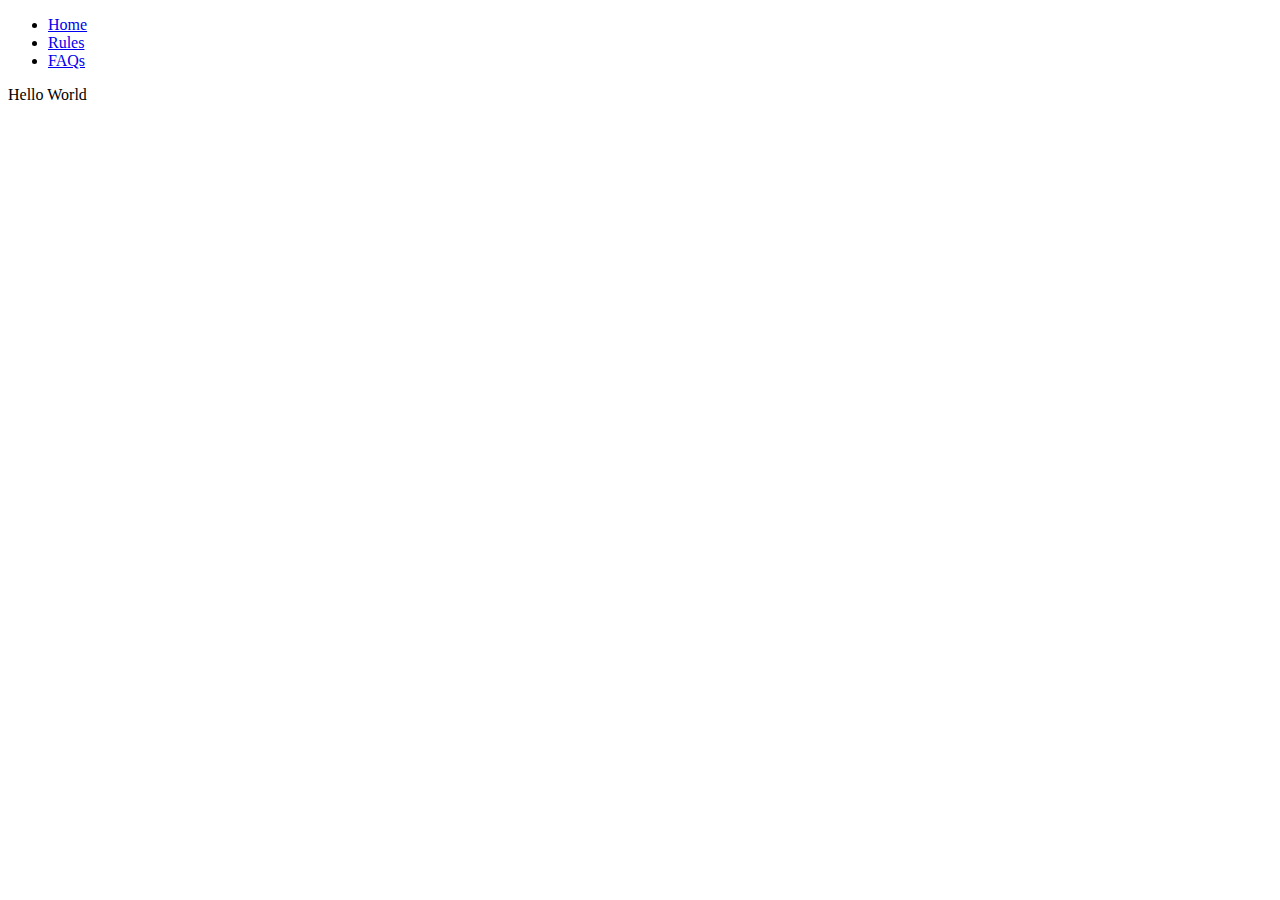
==== faq.html @ b7904211 "faq and rules hello world" ====
<!DOCTYPE html>
<html lang="en">
  <head>
    <meta charset="UTF-8" />
    <meta http-equiv="X-UA-Compatible" content="IE=edge" />
    <meta name="viewport" content="width=device-width, initial-scale=1.0" />
    <title>FAQ</title>
    <link
      href="https://cdn.jsdelivr.net/npm/bootstrap@5.3.0-alpha3/dist/css/bootstrap.min.css"
      rel="stylesheet"
      integrity="sha384-KK94CHFLLe+nY2dmCWGMq91rCGa5gtU4mk92HdvYe+M/SXH301p5ILy+dN9+nJOZ"
      crossorigin="anonymous"
    />
  </head>
  <body>
    <!--Top nav-->
    <div class="container">
        <header class="d-flex justify-content-center py-3">
          <ul class="nav nav-pills">
            <li class="nav-item"><a href="index.html" class="nav-link">Home</a></li>
            <li class="nav-item">
                <a href="rules.html" class="nav-link">Rules</a>
            </li>
            <li class="nav-item"><a href="faq.html" class="nav-link active" aria-current="page">FAQs</a></li>
          </ul>
        </header>
      </div>
    Hello World
    <script
      src="https://cdn.jsdelivr.net/npm/bootstrap@5.3.0-alpha3/dist/js/bootstrap.bundle.min.js"
      integrity="sha384-ENjdO4Dr2bkBIFxQpeoTz1HIcje39Wm4jDKdf19U8gI4ddQ3GYNS7NTKfAdVQSZe"
      crossorigin="anonymous"
    ></script>
  <body>
</html>
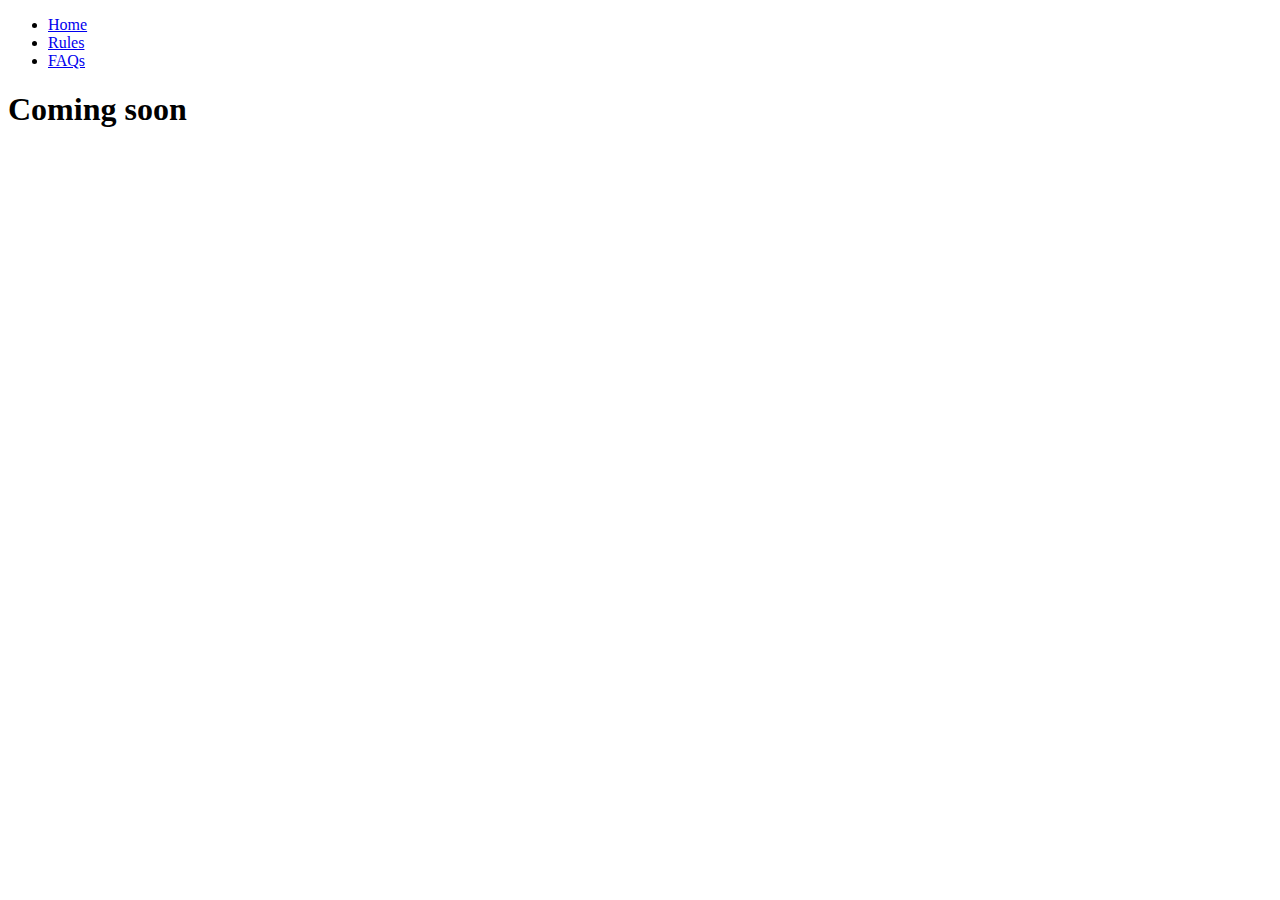
==== commit 712eaaf3: "faq hello" ====
--- a/faq.html
+++ b/faq.html
@@ -25,7 +25,7 @@
           </ul>
         </header>
       </div>
-    Hello World
+      <h1>Coming soon</h1>
     <script
       src="https://cdn.jsdelivr.net/npm/bootstrap@5.3.0-alpha3/dist/js/bootstrap.bundle.min.js"
       integrity="sha384-ENjdO4Dr2bkBIFxQpeoTz1HIcje39Wm4jDKdf19U8gI4ddQ3GYNS7NTKfAdVQSZe"
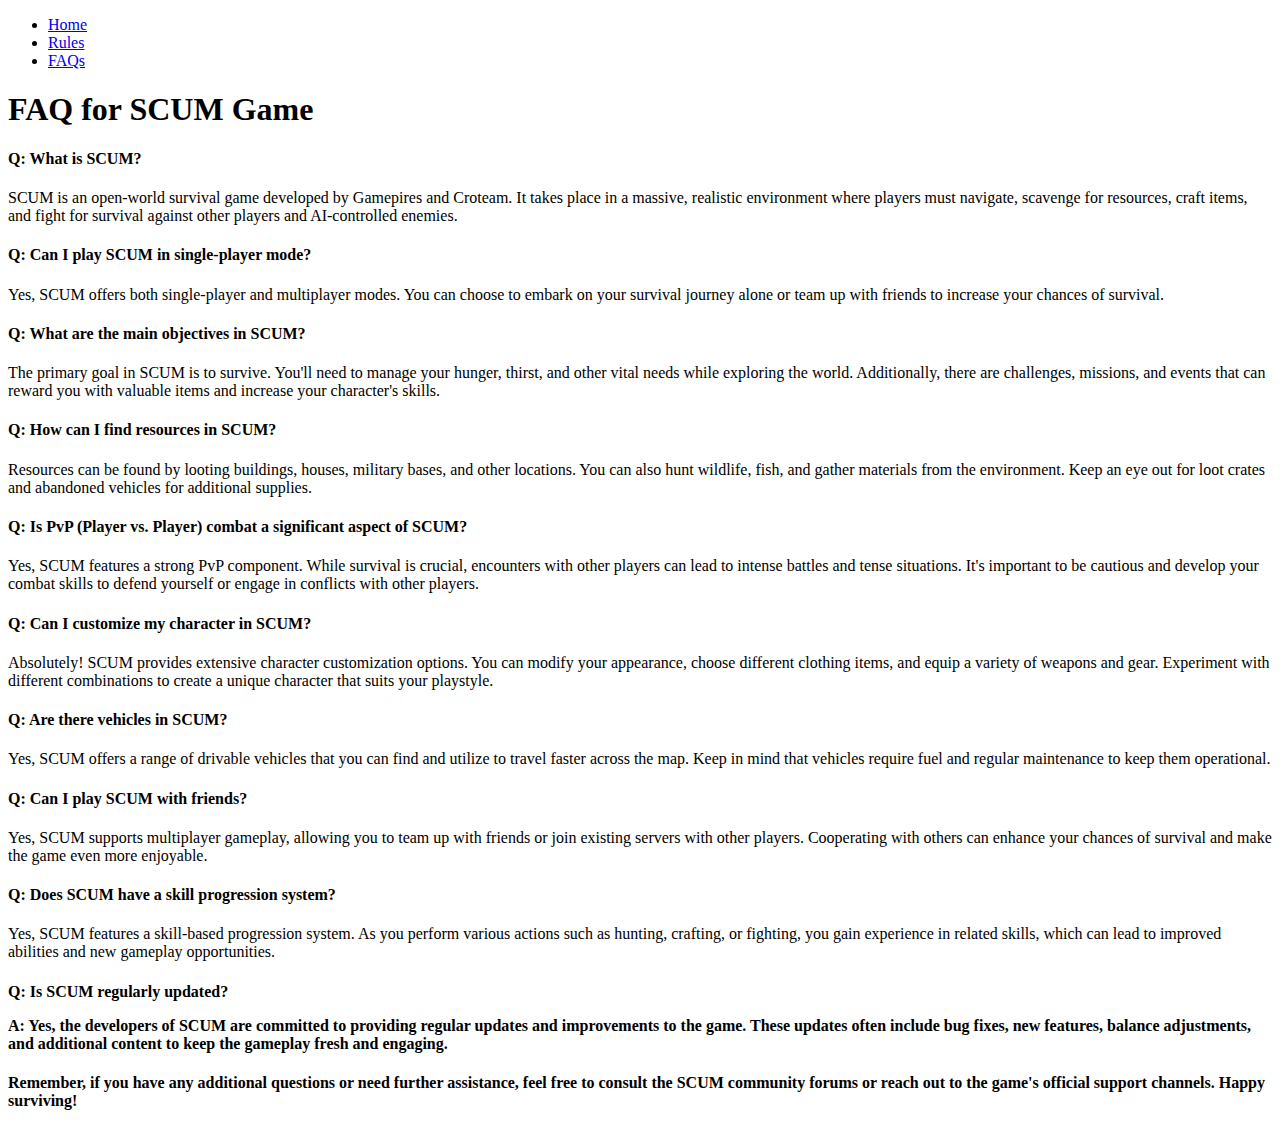
==== commit 62ad49b8: "faq  gpt" ====
--- a/faq.html
+++ b/faq.html
@@ -25,7 +25,41 @@
           </ul>
         </header>
       </div>
-      <h1>Coming soon</h1>
+
+      <div class="container">
+        <h1 class="mt-4">FAQ for SCUM Game</h1>
+      <h4 class="mt-4">Q: What is SCUM?</h4>
+<p>SCUM is an open-world survival game developed by Gamepires and Croteam. It takes place in a massive, realistic environment where players must navigate, scavenge for resources, craft items, and fight for survival against other players and AI-controlled enemies.</p>
+
+<h4 class="mt-4">Q: Can I play SCUM in single-player mode?</h4>
+<p>Yes, SCUM offers both single-player and multiplayer modes. You can choose to embark on your survival journey alone or team up with friends to increase your chances of survival.</p>
+
+<h4 class="mt-4">Q: What are the main objectives in SCUM?</h4>
+<p>The primary goal in SCUM is to survive. You'll need to manage your hunger, thirst, and other vital needs while exploring the world. Additionally, there are challenges, missions, and events that can reward you with valuable items and increase your character's skills.</p>
+
+<h4 class="mt-4">Q: How can I find resources in SCUM?</h4>
+<p>Resources can be found by looting buildings, houses, military bases, and other locations. You can also hunt wildlife, fish, and gather materials from the environment. Keep an eye out for loot crates and abandoned vehicles for additional supplies.</p>
+
+<h4 class="mt-4">Q: Is PvP (Player vs. Player) combat a significant aspect of SCUM?</h4>
+<p>Yes, SCUM features a strong PvP component. While survival is crucial, encounters with other players can lead to intense battles and tense situations. It's important to be cautious and develop your combat skills to defend yourself or engage in conflicts with other players.</p>
+
+<h4 class="mt-4">Q: Can I customize my character in SCUM?</h4>
+<p>Absolutely! SCUM provides extensive character customization options. You can modify your appearance, choose different clothing items, and equip a variety of weapons and gear. Experiment with different combinations to create a unique character that suits your playstyle.</p>
+
+<h4 class="mt-4">Q: Are there vehicles in SCUM?</h4>
+<p>Yes, SCUM offers a range of drivable vehicles that you can find and utilize to travel faster across the map. Keep in mind that vehicles require fuel and regular maintenance to keep them operational.</p>
+
+<h4 class="mt-4">Q: Can I play SCUM with friends?</h4>
+<p>Yes, SCUM supports multiplayer gameplay, allowing you to team up with friends or join existing servers with other players. Cooperating with others can enhance your chances of survival and make the game even more enjoyable.</p>
+
+<h4 class="mt-4">Q: Does SCUM have a skill progression system?</h4>
+<p>Yes, SCUM features a skill-based progression system. As you perform various actions such as hunting, crafting, or fighting, you gain experience in related skills, which can lead to improved abilities and new gameplay opportunities.</p>
+
+<h4 class="mt-4">Q: Is SCUM regularly updated?
+  <p>A: Yes, the developers of SCUM are committed to providing regular updates and improvements to the game. These updates often include bug fixes, new features, balance adjustments, and additional content to keep the gameplay fresh and engaging.</p>
+
+  <h4 class="mt-4">Remember, if you have any additional questions or need further assistance, feel free to consult the SCUM community forums or reach out to the game's official support channels. Happy surviving!</h4>
+
     <script
       src="https://cdn.jsdelivr.net/npm/bootstrap@5.3.0-alpha3/dist/js/bootstrap.bundle.min.js"
       integrity="sha384-ENjdO4Dr2bkBIFxQpeoTz1HIcje39Wm4jDKdf19U8gI4ddQ3GYNS7NTKfAdVQSZe"
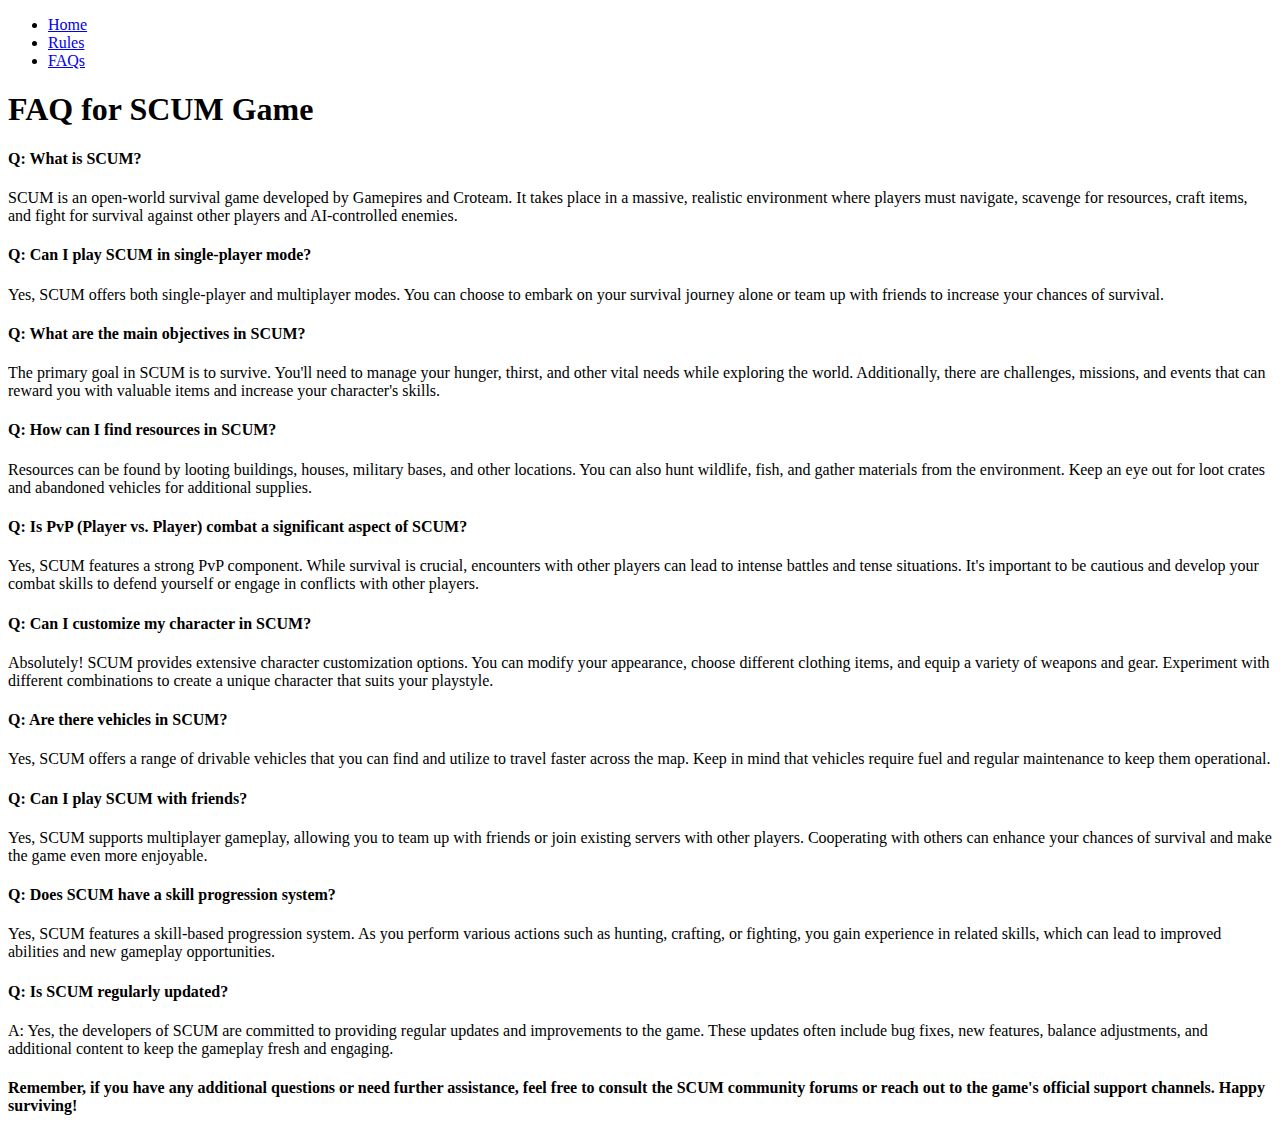
==== commit 000fb1e6: "fixed divs" ====
--- a/faq.html
+++ b/faq.html
@@ -15,55 +15,115 @@
   <body>
     <!--Top nav-->
     <div class="container">
-        <header class="d-flex justify-content-center py-3">
-          <ul class="nav nav-pills">
-            <li class="nav-item"><a href="index.html" class="nav-link">Home</a></li>
-            <li class="nav-item">
-                <a href="rules.html" class="nav-link">Rules</a>
-            </li>
-            <li class="nav-item"><a href="faq.html" class="nav-link active" aria-current="page">FAQs</a></li>
-          </ul>
-        </header>
-      </div>
+      <header class="d-flex justify-content-center py-3">
+        <ul class="nav nav-pills">
+          <li class="nav-item">
+            <a href="index.html" class="nav-link">Home</a>
+          </li>
+          <li class="nav-item">
+            <a href="rules.html" class="nav-link">Rules</a>
+          </li>
+          <li class="nav-item">
+            <a href="faq.html" class="nav-link active" aria-current="page"
+              >FAQs</a
+            >
+          </li>
+        </ul>
+      </header>
+    </div>
+    <div class="container">
+      <h1 class="mt-4">FAQ for SCUM Game</h1>
+      <h4 class="mt-4">Q: What is SCUM?</h4>
+      <p>
+        SCUM is an open-world survival game developed by Gamepires and Croteam.
+        It takes place in a massive, realistic environment where players must
+        navigate, scavenge for resources, craft items, and fight for survival
+        against other players and AI-controlled enemies.
+      </p>
 
-      <div class="container">
-        <h1 class="mt-4">FAQ for SCUM Game</h1>
-      <h4 class="mt-4">Q: What is SCUM?</h4>
-<p>SCUM is an open-world survival game developed by Gamepires and Croteam. It takes place in a massive, realistic environment where players must navigate, scavenge for resources, craft items, and fight for survival against other players and AI-controlled enemies.</p>
+      <h4 class="mt-4">Q: Can I play SCUM in single-player mode?</h4>
+      <p>
+        Yes, SCUM offers both single-player and multiplayer modes. You can
+        choose to embark on your survival journey alone or team up with friends
+        to increase your chances of survival.
+      </p>
 
-<h4 class="mt-4">Q: Can I play SCUM in single-player mode?</h4>
-<p>Yes, SCUM offers both single-player and multiplayer modes. You can choose to embark on your survival journey alone or team up with friends to increase your chances of survival.</p>
+      <h4 class="mt-4">Q: What are the main objectives in SCUM?</h4>
+      <p>
+        The primary goal in SCUM is to survive. You'll need to manage your
+        hunger, thirst, and other vital needs while exploring the world.
+        Additionally, there are challenges, missions, and events that can reward
+        you with valuable items and increase your character's skills.
+      </p>
 
-<h4 class="mt-4">Q: What are the main objectives in SCUM?</h4>
-<p>The primary goal in SCUM is to survive. You'll need to manage your hunger, thirst, and other vital needs while exploring the world. Additionally, there are challenges, missions, and events that can reward you with valuable items and increase your character's skills.</p>
+      <h4 class="mt-4">Q: How can I find resources in SCUM?</h4>
+      <p>
+        Resources can be found by looting buildings, houses, military bases, and
+        other locations. You can also hunt wildlife, fish, and gather materials
+        from the environment. Keep an eye out for loot crates and abandoned
+        vehicles for additional supplies.
+      </p>
 
-<h4 class="mt-4">Q: How can I find resources in SCUM?</h4>
-<p>Resources can be found by looting buildings, houses, military bases, and other locations. You can also hunt wildlife, fish, and gather materials from the environment. Keep an eye out for loot crates and abandoned vehicles for additional supplies.</p>
+      <h4 class="mt-4">
+        Q: Is PvP (Player vs. Player) combat a significant aspect of SCUM?
+      </h4>
+      <p>
+        Yes, SCUM features a strong PvP component. While survival is crucial,
+        encounters with other players can lead to intense battles and tense
+        situations. It's important to be cautious and develop your combat skills
+        to defend yourself or engage in conflicts with other players.
+      </p>
 
-<h4 class="mt-4">Q: Is PvP (Player vs. Player) combat a significant aspect of SCUM?</h4>
-<p>Yes, SCUM features a strong PvP component. While survival is crucial, encounters with other players can lead to intense battles and tense situations. It's important to be cautious and develop your combat skills to defend yourself or engage in conflicts with other players.</p>
+      <h4 class="mt-4">Q: Can I customize my character in SCUM?</h4>
+      <p>
+        Absolutely! SCUM provides extensive character customization options. You
+        can modify your appearance, choose different clothing items, and equip a
+        variety of weapons and gear. Experiment with different combinations to
+        create a unique character that suits your playstyle.
+      </p>
 
-<h4 class="mt-4">Q: Can I customize my character in SCUM?</h4>
-<p>Absolutely! SCUM provides extensive character customization options. You can modify your appearance, choose different clothing items, and equip a variety of weapons and gear. Experiment with different combinations to create a unique character that suits your playstyle.</p>
+      <h4 class="mt-4">Q: Are there vehicles in SCUM?</h4>
+      <p>
+        Yes, SCUM offers a range of drivable vehicles that you can find and
+        utilize to travel faster across the map. Keep in mind that vehicles
+        require fuel and regular maintenance to keep them operational.
+      </p>
 
-<h4 class="mt-4">Q: Are there vehicles in SCUM?</h4>
-<p>Yes, SCUM offers a range of drivable vehicles that you can find and utilize to travel faster across the map. Keep in mind that vehicles require fuel and regular maintenance to keep them operational.</p>
+      <h4 class="mt-4">Q: Can I play SCUM with friends?</h4>
+      <p>
+        Yes, SCUM supports multiplayer gameplay, allowing you to team up with
+        friends or join existing servers with other players. Cooperating with
+        others can enhance your chances of survival and make the game even more
+        enjoyable.
+      </p>
 
-<h4 class="mt-4">Q: Can I play SCUM with friends?</h4>
-<p>Yes, SCUM supports multiplayer gameplay, allowing you to team up with friends or join existing servers with other players. Cooperating with others can enhance your chances of survival and make the game even more enjoyable.</p>
+      <h4 class="mt-4">Q: Does SCUM have a skill progression system?</h4>
+      <p>
+        Yes, SCUM features a skill-based progression system. As you perform
+        various actions such as hunting, crafting, or fighting, you gain
+        experience in related skills, which can lead to improved abilities and
+        new gameplay opportunities.
+      </p>
 
-<h4 class="mt-4">Q: Does SCUM have a skill progression system?</h4>
-<p>Yes, SCUM features a skill-based progression system. As you perform various actions such as hunting, crafting, or fighting, you gain experience in related skills, which can lead to improved abilities and new gameplay opportunities.</p>
+      <h4 class="mt-4">Q: Is SCUM regularly updated?</h4>
+      <p>
+        A: Yes, the developers of SCUM are committed to providing regular
+        updates and improvements to the game. These updates often include bug
+        fixes, new features, balance adjustments, and additional content to keep
+        the gameplay fresh and engaging.
+      </p>
 
-<h4 class="mt-4">Q: Is SCUM regularly updated?
-  <p>A: Yes, the developers of SCUM are committed to providing regular updates and improvements to the game. These updates often include bug fixes, new features, balance adjustments, and additional content to keep the gameplay fresh and engaging.</p>
-
-  <h4 class="mt-4">Remember, if you have any additional questions or need further assistance, feel free to consult the SCUM community forums or reach out to the game's official support channels. Happy surviving!</h4>
+      <h4 class="mt-4">
+        Remember, if you have any additional questions or need further
+        assistance, feel free to consult the SCUM community forums or reach out
+        to the game's official support channels. Happy surviving!
+      </h4>
+    </div>
 
     <script
       src="https://cdn.jsdelivr.net/npm/bootstrap@5.3.0-alpha3/dist/js/bootstrap.bundle.min.js"
       integrity="sha384-ENjdO4Dr2bkBIFxQpeoTz1HIcje39Wm4jDKdf19U8gI4ddQ3GYNS7NTKfAdVQSZe"
       crossorigin="anonymous"
     ></script>
-  <body>
+  </body>
 </html>
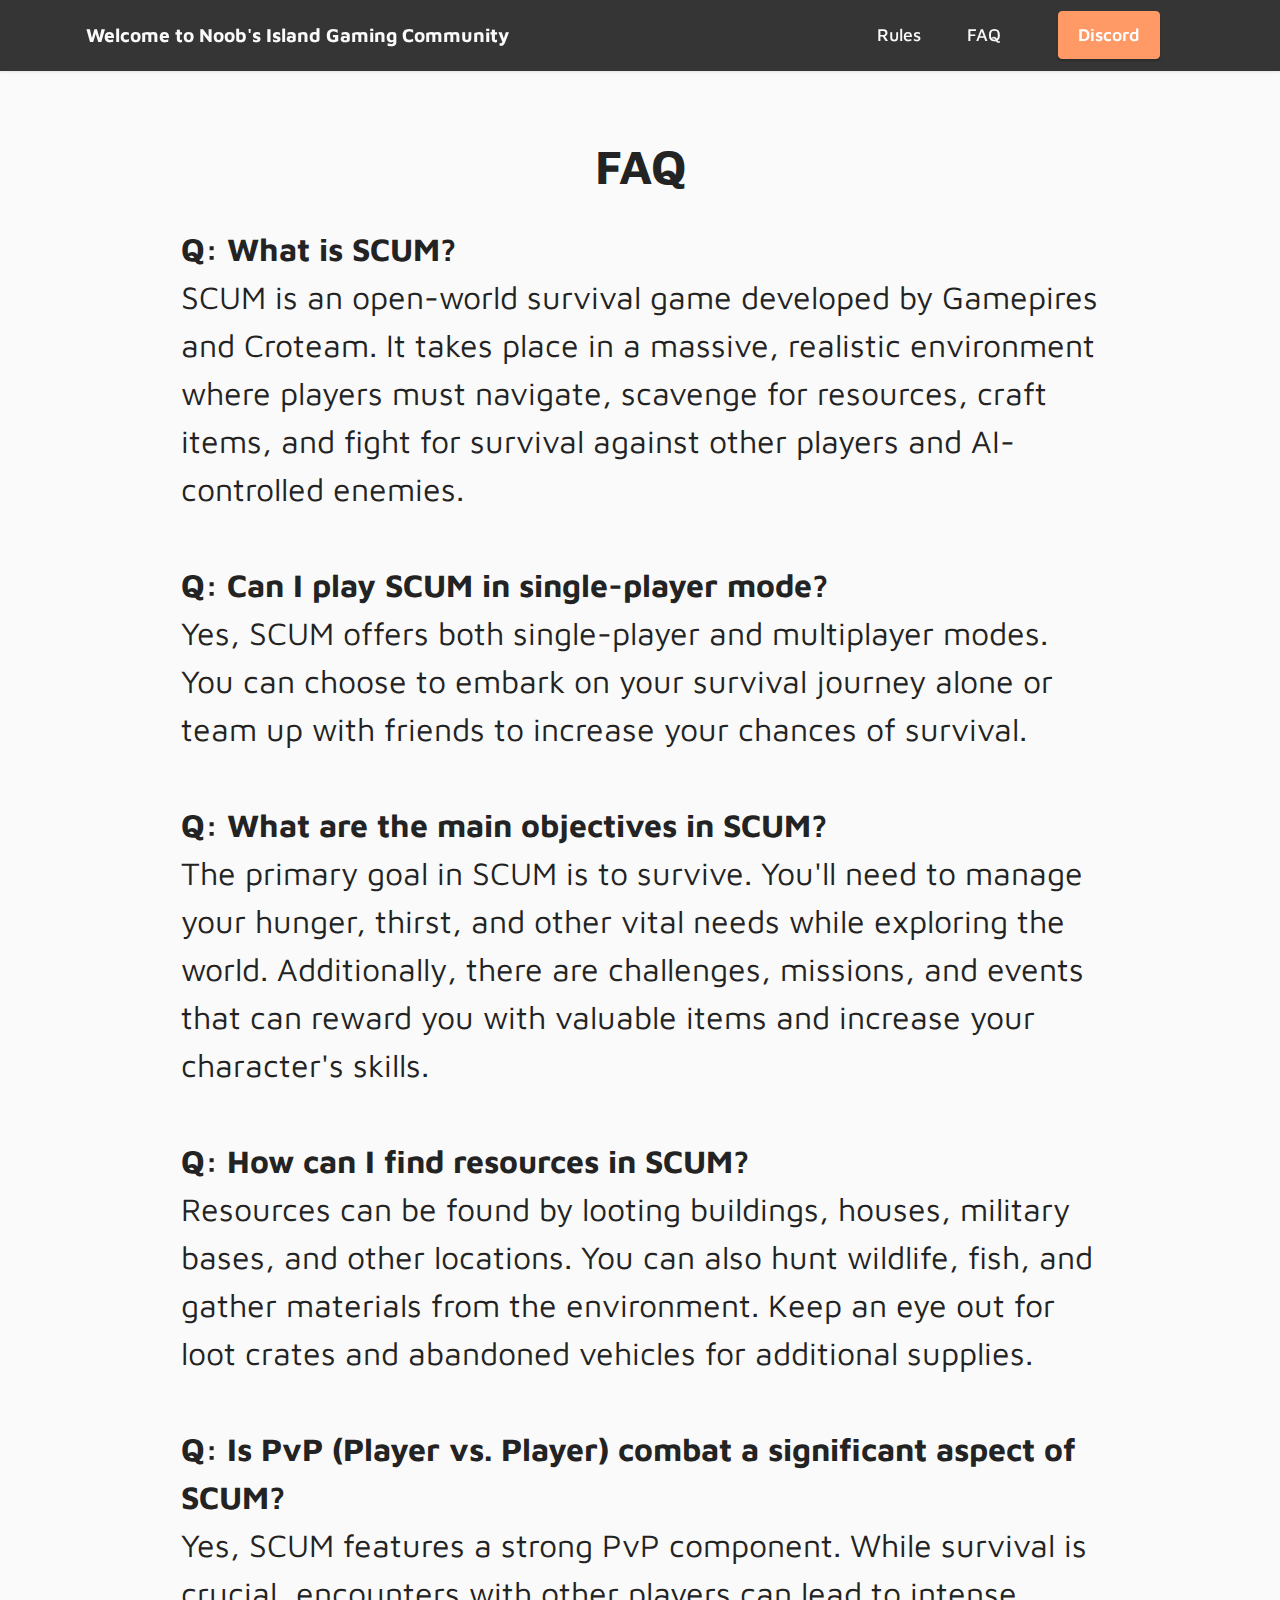
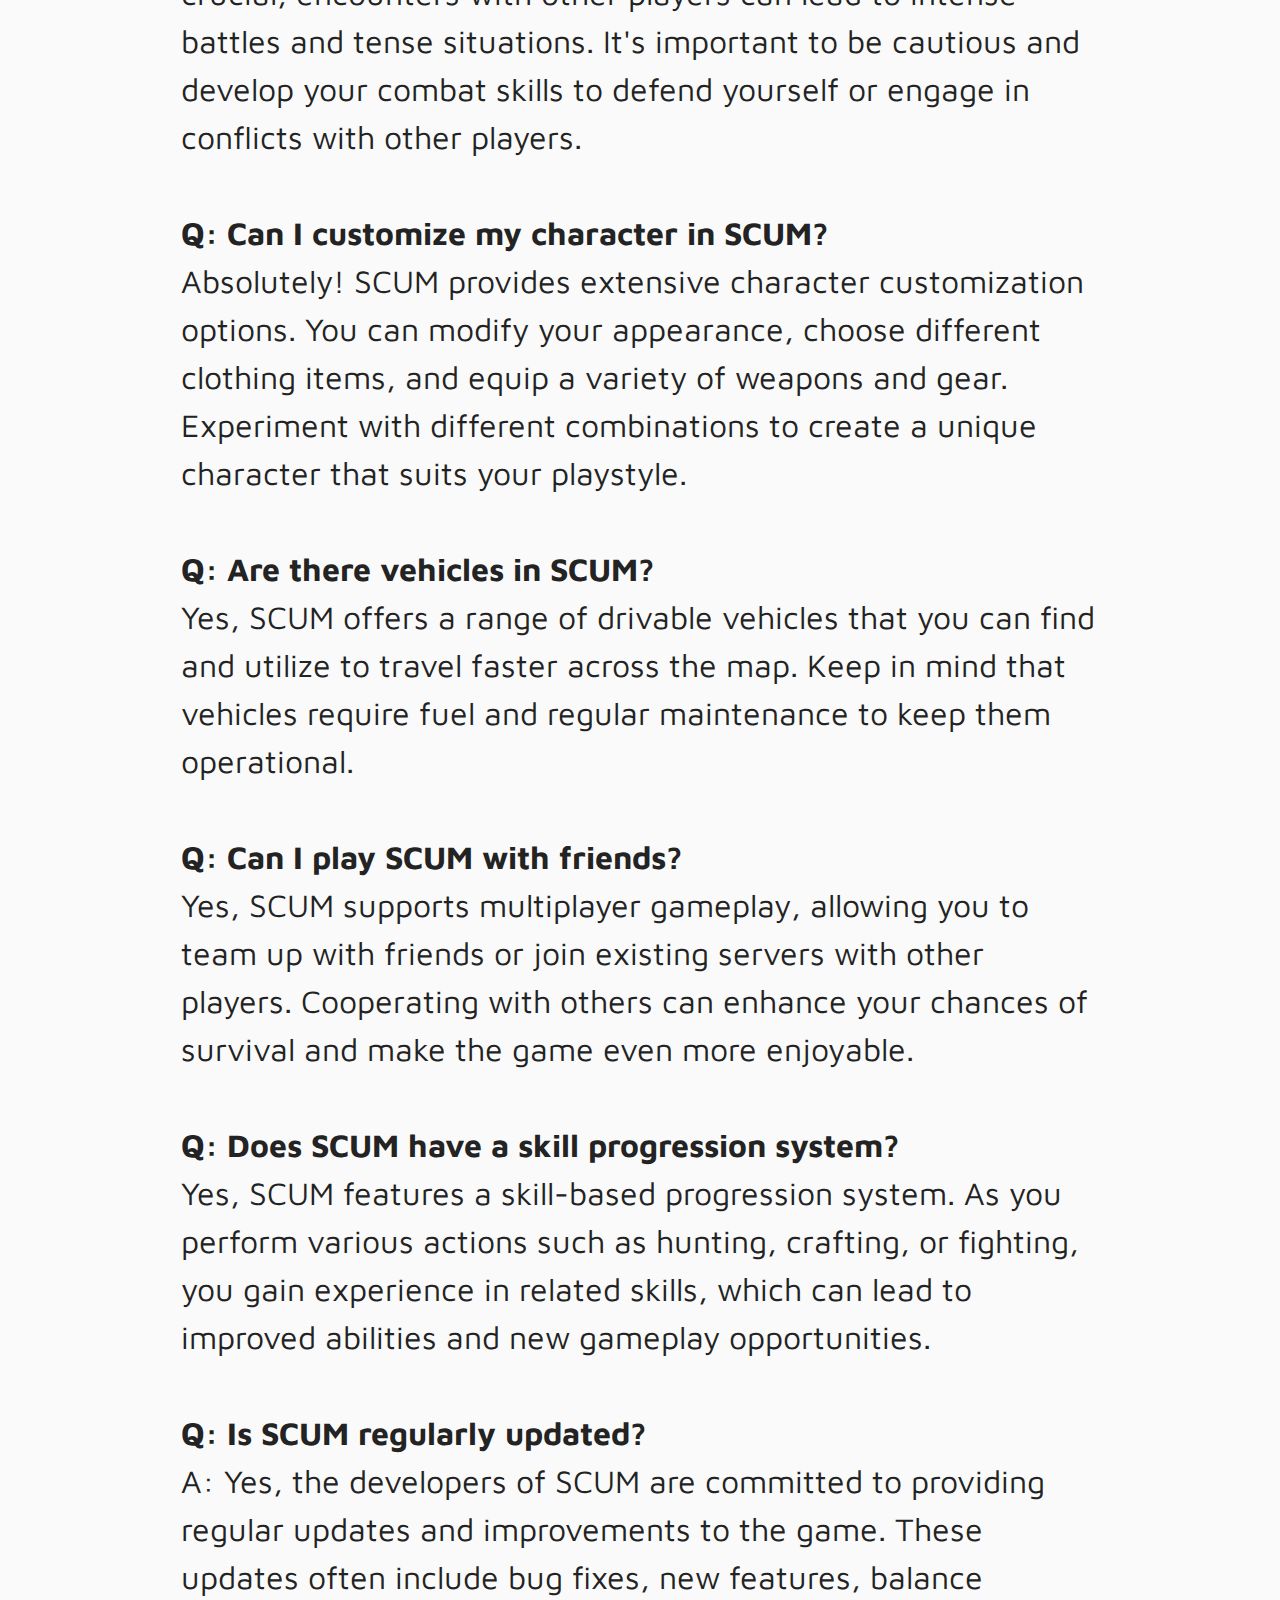
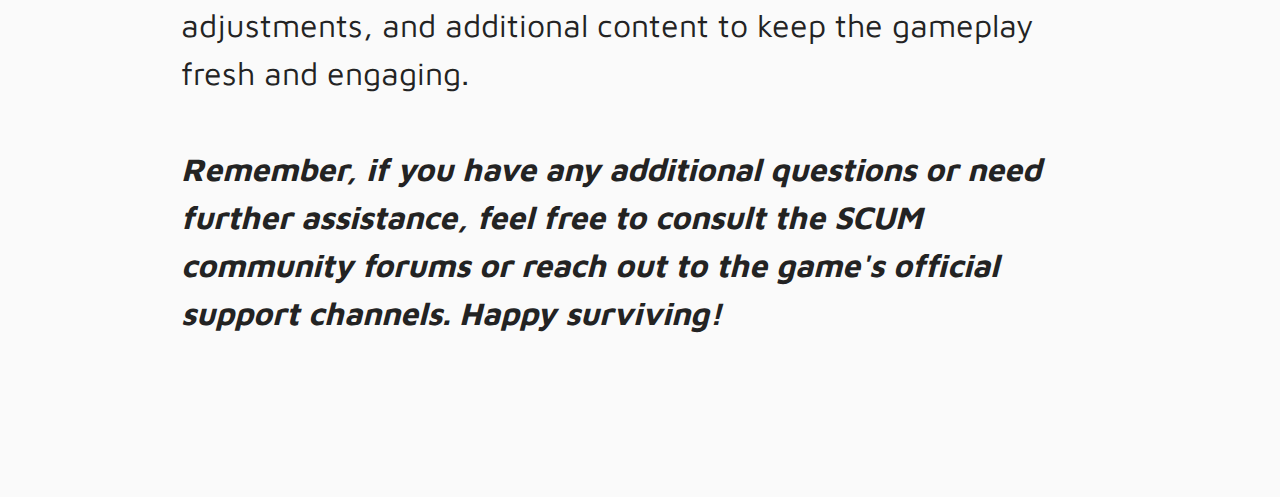
==== commit 262f4e08: "major update for new layout" ====
--- a/faq.html
+++ b/faq.html
@@ -1,129 +1,267 @@
 <!DOCTYPE html>
-<html lang="en">
+<html>
   <head>
     <meta charset="UTF-8" />
     <meta http-equiv="X-UA-Compatible" content="IE=edge" />
-    <meta name="viewport" content="width=device-width, initial-scale=1.0" />
+    <meta
+      name="viewport"
+      content="width=device-width, initial-scale=1, minimum-scale=1"
+    />
+    <link
+      rel="shortcut icon"
+      href="assets/images/logo.png"
+      type="image/x-icon"
+    />
+    <meta name="description" content="" />
+
     <title>FAQ</title>
-    <link
-      href="https://cdn.jsdelivr.net/npm/bootstrap@5.3.0-alpha3/dist/css/bootstrap.min.css"
+    <link rel="stylesheet" href="assets/bootstrap/css/bootstrap.min.css" />
+    <link rel="stylesheet" href="assets/bootstrap/css/bootstrap-grid.min.css" />
+    <link
       rel="stylesheet"
-      integrity="sha384-KK94CHFLLe+nY2dmCWGMq91rCGa5gtU4mk92HdvYe+M/SXH301p5ILy+dN9+nJOZ"
-      crossorigin="anonymous"
+      href="assets/bootstrap/css/bootstrap-reboot.min.css"
+    />
+    <link rel="stylesheet" href="assets/dropdown/css/style.css" />
+    <link rel="stylesheet" href="assets/socicon/css/styles.css" />
+    <link rel="stylesheet" href="assets/theme/css/style.css" />
+    <link
+      rel="preload"
+      href="https://fonts.googleapis.com/css?family=Maven+Pro:400,500,600,700,800,900&display=swap"
+      as="style"
+      onload="this.onload=null;this.rel='stylesheet'"
+    />
+    <noscript
+      ><link
+        rel="stylesheet"
+        href="https://fonts.googleapis.com/css?family=Maven+Pro:400,500,600,700,800,900&display=swap"
+    /></noscript>
+    <link
+      rel="preload"
+      as="style"
+      href="assets/mobirise/css/mbr-additional.css"
+    />
+    <link
+      rel="stylesheet"
+      href="assets/mobirise/css/mbr-additional.css"
+      type="text/css"
     />
   </head>
   <body>
-    <!--Top nav-->
-    <div class="container">
-      <header class="d-flex justify-content-center py-3">
-        <ul class="nav nav-pills">
-          <li class="nav-item">
-            <a href="index.html" class="nav-link">Home</a>
-          </li>
-          <li class="nav-item">
-            <a href="rules.html" class="nav-link">Rules</a>
-          </li>
-          <li class="nav-item">
-            <a href="faq.html" class="nav-link active" aria-current="page"
-              >FAQs</a
+    <section
+      data-bs-version="5.1"
+      class="menu menu1 cid-tFG7e0Mni0"
+      once="menu"
+      id="menu1-4"
+    >
+      <nav class="navbar navbar-dropdown navbar-fixed-top navbar-expand-lg">
+        <div class="container">
+          <div class="navbar-brand">
+            <span class="navbar-caption-wrap"
+              ><a class="navbar-caption text-white display-7" href="index.html"
+                >Welcome to Noob's Island Gaming Community</a
+              ></span
             >
-          </li>
-        </ul>
-      </header>
+          </div>
+          <button
+            class="navbar-toggler"
+            type="button"
+            data-toggle="collapse"
+            data-bs-toggle="collapse"
+            data-target="#navbarSupportedContent"
+            data-bs-target="#navbarSupportedContent"
+            aria-controls="navbarNavAltMarkup"
+            aria-expanded="false"
+            aria-label="Toggle navigation"
+          >
+            <div class="hamburger">
+              <span></span>
+              <span></span>
+              <span></span>
+              <span></span>
+            </div>
+          </button>
+          <div class="collapse navbar-collapse" id="navbarSupportedContent">
+            <ul class="navbar-nav nav-dropdown" data-app-modern-menu="true">
+              <li class="nav-item">
+                <a
+                  class="nav-link link text-white text-primary display-4"
+                  href="rules.html"
+                  >Rules</a
+                >
+              </li>
+
+              <li class="nav-item">
+                <a
+                  class="nav-link link text-white text-primary display-4"
+                  href="faq.html"
+                  >FAQ</a
+                >
+              </li>
+            </ul>
+
+            <div class="navbar-buttons mbr-section-btn">
+              <a
+                class="btn btn-danger display-4"
+                href="https://discord.gg/sHFG33M9kS"
+                >Discord</a
+              >
+            </div>
+          </div>
+        </div>
+      </nav>
+    </section>
+
+    <section
+      data-bs-version="5.1"
+      class="content4 cid-tG3KMleqre"
+      id="content4-6"
+    >
+      <div class="container">
+        <div class="row justify-content-center">
+          <div class="title col-md-12 col-lg-10">
+            <h3
+              class="mbr-section-title mbr-fonts-style align-center mb-4 display-2"
+            >
+              <strong>FAQ</strong>
+            </h3>
+            <h4
+              class="mbr-section-subtitle align-center mbr-fonts-style mb-4 display-5"
+            >
+              <strong>Q: What is SCUM? </strong>
+              <div>
+                SCUM is an open-world survival game developed by Gamepires and
+                Croteam. It takes place in a massive, realistic environment
+                where players must navigate, scavenge for resources, craft
+                items, and fight for survival against other players and
+                AI-controlled enemies.
+              </div>
+              <br />
+              <div></div>
+              <div>
+                <strong>Q: Can I play SCUM in single-player mode? </strong>
+              </div>
+              <div>
+                Yes, SCUM offers both single-player and multiplayer modes. You
+                can choose to embark on your survival journey alone or team up
+                with friends to increase your chances of survival.
+              </div>
+              <br />
+              <div></div>
+              <div>
+                <strong>Q: What are the main objectives in SCUM? </strong>
+              </div>
+              <div>
+                The primary goal in SCUM is to survive. You'll need to manage
+                your hunger, thirst, and other vital needs while exploring the
+                world. Additionally, there are challenges, missions, and events
+                that can reward you with valuable items and increase your
+                character's skills.
+              </div>
+              <br />
+              <div></div>
+              <div><strong>Q: How can I find resources in SCUM? </strong></div>
+              <div>
+                Resources can be found by looting buildings, houses, military
+                bases, and other locations. You can also hunt wildlife, fish,
+                and gather materials from the environment. Keep an eye out for
+                loot crates and abandoned vehicles for additional supplies.
+              </div>
+              <br />
+              <div></div>
+              <div>
+                <strong
+                  >Q: Is PvP (Player vs. Player) combat a significant aspect of
+                  SCUM?
+                </strong>
+              </div>
+              <div>
+                Yes, SCUM features a strong PvP component. While survival is
+                crucial, encounters with other players can lead to intense
+                battles and tense situations. It's important to be cautious and
+                develop your combat skills to defend yourself or engage in
+                conflicts with other players.
+              </div>
+              <br />
+              <div></div>
+              <div>
+                <strong>Q: Can I customize my character in SCUM? </strong>
+              </div>
+              <div>
+                Absolutely! SCUM provides extensive character customization
+                options. You can modify your appearance, choose different
+                clothing items, and equip a variety of weapons and gear.
+                Experiment with different combinations to create a unique
+                character that suits your playstyle.
+              </div>
+              <br />
+              <div></div>
+              <div><strong>Q: Are there vehicles in SCUM? </strong></div>
+              <div>
+                Yes, SCUM offers a range of drivable vehicles that you can find
+                and utilize to travel faster across the map. Keep in mind that
+                vehicles require fuel and regular maintenance to keep them
+                operational.
+              </div>
+              <br />
+              <div></div>
+              <div><strong>Q: Can I play SCUM with friends? </strong></div>
+              <div>
+                Yes, SCUM supports multiplayer gameplay, allowing you to team up
+                with friends or join existing servers with other players.
+                Cooperating with others can enhance your chances of survival and
+                make the game even more enjoyable.
+              </div>
+              <br />
+              <div></div>
+              <div>
+                <strong>Q: Does SCUM have a skill progression system? </strong>
+              </div>
+              <div>
+                Yes, SCUM features a skill-based progression system. As you
+                perform various actions such as hunting, crafting, or fighting,
+                you gain experience in related skills, which can lead to
+                improved abilities and new gameplay opportunities.
+              </div>
+              <br />
+              <div></div>
+              <div><strong>Q: Is SCUM regularly updated? </strong></div>
+              <div>
+                A: Yes, the developers of SCUM are committed to providing
+                regular updates and improvements to the game. These updates
+                often include bug fixes, new features, balance adjustments, and
+                additional content to keep the gameplay fresh and engaging.
+              </div>
+              <br />
+              <div></div>
+              <div>
+                <em
+                  ><strong
+                    >Remember, if you have any additional questions or need
+                    further assistance, feel free to consult the SCUM community
+                    forums or reach out to the game's official support channels.
+                    Happy surviving!
+                  </strong></em
+                >
+              </div>
+              <div><br /></div>
+              <div></div>
+            </h4>
+          </div>
+        </div>
+      </div>
+    </section>
+    <script src="assets/bootstrap/js/bootstrap.bundle.min.js"></script>
+    <script src="assets/smoothscroll/smooth-scroll.js"></script>
+    <script src="assets/ytplayer/index.js"></script>
+    <script src="assets/dropdown/js/navbar-dropdown.js"></script>
+    <script src="assets/theme/js/script.js"></script>
+
+    <div id="scrollToTop" class="scrollToTop mbr-arrow-up">
+      <a style="text-align: center"
+        ><i
+          class="mbr-arrow-up-icon mbr-arrow-up-icon-cm cm-icon cm-icon-smallarrow-up"
+        ></i
+      ></a>
     </div>
-    <div class="container">
-      <h1 class="mt-4">FAQ for SCUM Game</h1>
-      <h4 class="mt-4">Q: What is SCUM?</h4>
-      <p>
-        SCUM is an open-world survival game developed by Gamepires and Croteam.
-        It takes place in a massive, realistic environment where players must
-        navigate, scavenge for resources, craft items, and fight for survival
-        against other players and AI-controlled enemies.
-      </p>
-
-      <h4 class="mt-4">Q: Can I play SCUM in single-player mode?</h4>
-      <p>
-        Yes, SCUM offers both single-player and multiplayer modes. You can
-        choose to embark on your survival journey alone or team up with friends
-        to increase your chances of survival.
-      </p>
-
-      <h4 class="mt-4">Q: What are the main objectives in SCUM?</h4>
-      <p>
-        The primary goal in SCUM is to survive. You'll need to manage your
-        hunger, thirst, and other vital needs while exploring the world.
-        Additionally, there are challenges, missions, and events that can reward
-        you with valuable items and increase your character's skills.
-      </p>
-
-      <h4 class="mt-4">Q: How can I find resources in SCUM?</h4>
-      <p>
-        Resources can be found by looting buildings, houses, military bases, and
-        other locations. You can also hunt wildlife, fish, and gather materials
-        from the environment. Keep an eye out for loot crates and abandoned
-        vehicles for additional supplies.
-      </p>
-
-      <h4 class="mt-4">
-        Q: Is PvP (Player vs. Player) combat a significant aspect of SCUM?
-      </h4>
-      <p>
-        Yes, SCUM features a strong PvP component. While survival is crucial,
-        encounters with other players can lead to intense battles and tense
-        situations. It's important to be cautious and develop your combat skills
-        to defend yourself or engage in conflicts with other players.
-      </p>
-
-      <h4 class="mt-4">Q: Can I customize my character in SCUM?</h4>
-      <p>
-        Absolutely! SCUM provides extensive character customization options. You
-        can modify your appearance, choose different clothing items, and equip a
-        variety of weapons and gear. Experiment with different combinations to
-        create a unique character that suits your playstyle.
-      </p>
-
-      <h4 class="mt-4">Q: Are there vehicles in SCUM?</h4>
-      <p>
-        Yes, SCUM offers a range of drivable vehicles that you can find and
-        utilize to travel faster across the map. Keep in mind that vehicles
-        require fuel and regular maintenance to keep them operational.
-      </p>
-
-      <h4 class="mt-4">Q: Can I play SCUM with friends?</h4>
-      <p>
-        Yes, SCUM supports multiplayer gameplay, allowing you to team up with
-        friends or join existing servers with other players. Cooperating with
-        others can enhance your chances of survival and make the game even more
-        enjoyable.
-      </p>
-
-      <h4 class="mt-4">Q: Does SCUM have a skill progression system?</h4>
-      <p>
-        Yes, SCUM features a skill-based progression system. As you perform
-        various actions such as hunting, crafting, or fighting, you gain
-        experience in related skills, which can lead to improved abilities and
-        new gameplay opportunities.
-      </p>
-
-      <h4 class="mt-4">Q: Is SCUM regularly updated?</h4>
-      <p>
-        A: Yes, the developers of SCUM are committed to providing regular
-        updates and improvements to the game. These updates often include bug
-        fixes, new features, balance adjustments, and additional content to keep
-        the gameplay fresh and engaging.
-      </p>
-
-      <h4 class="mt-4">
-        Remember, if you have any additional questions or need further
-        assistance, feel free to consult the SCUM community forums or reach out
-        to the game's official support channels. Happy surviving!
-      </h4>
-    </div>
-
-    <script
-      src="https://cdn.jsdelivr.net/npm/bootstrap@5.3.0-alpha3/dist/js/bootstrap.bundle.min.js"
-      integrity="sha384-ENjdO4Dr2bkBIFxQpeoTz1HIcje39Wm4jDKdf19U8gI4ddQ3GYNS7NTKfAdVQSZe"
-      crossorigin="anonymous"
-    ></script>
   </body>
 </html>
--- a/assets/dropdown/css/style.css
+++ b/assets/dropdown/css/style.css
@@ -0,0 +1,265 @@
+.navbar-dropdown {
+  left: 0;
+  padding: 0;
+  position: absolute;
+  right: 0;
+  top: 0;
+  transition: all 0.45s ease;
+  z-index: 1030;
+  background: #282828; }
+  .navbar-dropdown .navbar-logo {
+    margin-right: 0.8rem;
+    transition: margin 0.3s ease-in-out;
+    vertical-align: middle; }
+    .navbar-dropdown .navbar-logo img {
+      height: 3.125rem;
+      transition: all 0.3s ease-in-out; }
+    .navbar-dropdown .navbar-logo.mbr-iconfont {
+      font-size: 3.125rem;
+      line-height: 3.125rem; }
+  .navbar-dropdown .navbar-caption {
+    font-weight: 700;
+    white-space: normal;
+    vertical-align: -4px;
+    line-height: 3.125rem !important; }
+    .navbar-dropdown .navbar-caption, .navbar-dropdown .navbar-caption:hover {
+      color: inherit;
+      text-decoration: none; }
+  .navbar-dropdown .mbr-iconfont + .navbar-caption {
+    vertical-align: -1px; }
+  .navbar-dropdown.navbar-fixed-top {
+    position: fixed; }
+  .navbar-dropdown .navbar-brand span {
+    vertical-align: -4px; }
+  .navbar-dropdown.bg-color.transparent {
+    background: none; }
+  .navbar-dropdown.navbar-short .navbar-brand {
+    padding: 0.625rem 0; }
+    .navbar-dropdown.navbar-short .navbar-brand span {
+      vertical-align: -1px; }
+  .navbar-dropdown.navbar-short .navbar-caption {
+    line-height: 2.375rem !important;
+    vertical-align: -2px; }
+  .navbar-dropdown.navbar-short .navbar-logo {
+    margin-right: 0.5rem; }
+    .navbar-dropdown.navbar-short .navbar-logo img {
+      height: 2.375rem; }
+    .navbar-dropdown.navbar-short .navbar-logo.mbr-iconfont {
+      font-size: 2.375rem;
+      line-height: 2.375rem; }
+  .navbar-dropdown.navbar-short .mbr-table-cell {
+    height: 3.625rem; }
+  .navbar-dropdown .navbar-close {
+    left: 0.6875rem;
+    position: fixed;
+    top: 0.75rem;
+    z-index: 1000; }
+  .navbar-dropdown .hamburger-icon {
+    content: "";
+    display: inline-block;
+    vertical-align: middle;
+    width: 16px;
+    -webkit-box-shadow: 0 -6px 0 1px #282828,0 0 0 1px #282828,0 6px 0 1px #282828;
+    -moz-box-shadow: 0 -6px 0 1px #282828,0 0 0 1px #282828,0 6px 0 1px #282828;
+    box-shadow: 0 -6px 0 1px #282828,0 0 0 1px #282828,0 6px 0 1px #282828; }
+
+.dropdown-menu .dropdown-toggle[data-toggle="dropdown-submenu"]::after {
+  border-bottom: 0.35em solid transparent;
+  border-left: 0.35em solid;
+  border-right: 0;
+  border-top: 0.35em solid transparent;
+  margin-left: 0.3rem; }
+
+.dropdown-menu .dropdown-item:focus {
+  outline: 0; }
+
+.nav-dropdown {
+  font-size: 0.75rem;
+  font-weight: 500;
+  height: auto !important; }
+  .nav-dropdown .nav-btn {
+    padding-left: 1rem; }
+  .nav-dropdown .link {
+    margin: .667em 1.667em;
+    font-weight: 500;
+    padding: 0;
+    transition: color .2s ease-in-out; }
+    .nav-dropdown .link.dropdown-toggle {
+      margin-right: 2.583em; }
+      .nav-dropdown .link.dropdown-toggle::after {
+        margin-left: .25rem;
+        border-top: 0.35em solid;
+        border-right: 0.35em solid transparent;
+        border-left: 0.35em solid transparent;
+        border-bottom: 0; }
+      .nav-dropdown .link.dropdown-toggle[aria-expanded="true"] {
+        margin: 0;
+        padding: 0.667em 3.263em  0.667em 1.667em; }
+  .nav-dropdown .link::after,
+  .nav-dropdown .dropdown-item::after {
+    color: inherit; }
+  .nav-dropdown .btn {
+    font-size: 0.75rem;
+    font-weight: 700;
+    letter-spacing: 0;
+    margin-bottom: 0;
+    padding-left: 1.25rem;
+    padding-right: 1.25rem; }
+  .nav-dropdown .dropdown-menu {
+    border-radius: 0;
+    border: 0;
+    left: 0;
+    margin: 0;
+    padding-bottom: 1.25rem;
+    padding-top: 1.25rem;
+    position: relative; }
+  .nav-dropdown .dropdown-submenu {
+    margin-left: 0.125rem;
+    top: 0; }
+  .nav-dropdown .dropdown-item {
+    font-weight: 500;
+    line-height: 2;
+    padding: 0.3846em 4.615em 0.3846em 1.5385em;
+    position: relative;
+    transition: color .2s ease-in-out, background-color .2s ease-in-out; }
+    .nav-dropdown .dropdown-item::after {
+      margin-top: -0.3077em;
+      position: absolute;
+      right: 1.1538em;
+      top: 50%; }
+    .nav-dropdown .dropdown-item:focus, .nav-dropdown .dropdown-item:hover {
+      background: none; }
+
+@media (max-width: 767px) {
+  .nav-dropdown.navbar-toggleable-sm {
+    bottom: 0;
+    display: none;
+    left: 0;
+    overflow-x: hidden;
+    position: fixed;
+    top: 0;
+    transform: translateX(-100%);
+    -ms-transform: translateX(-100%);
+    -webkit-transform: translateX(-100%);
+    width: 18.75rem;
+    z-index: 999; } }
+.nav-dropdown.navbar-toggleable-xl {
+  bottom: 0;
+  display: none;
+  left: 0;
+  overflow-x: hidden;
+  position: fixed;
+  top: 0;
+  transform: translateX(-100%);
+  -ms-transform: translateX(-100%);
+  -webkit-transform: translateX(-100%);
+  width: 18.75rem;
+  z-index: 999; }
+
+.nav-dropdown-sm {
+  display: block !important;
+  overflow-x: hidden;
+  overflow: auto;
+  padding-top: 3.875rem; }
+  .nav-dropdown-sm::after {
+    content: "";
+    display: block;
+    height: 3rem;
+    width: 100%; }
+  .nav-dropdown-sm.collapse.in ~ .navbar-close {
+    display: block !important; }
+  .nav-dropdown-sm.collapsing, .nav-dropdown-sm.collapse.in {
+    transform: translateX(0);
+    -ms-transform: translateX(0);
+    -webkit-transform: translateX(0);
+    transition: all 0.25s ease-out;
+    -webkit-transition: all 0.25s ease-out;
+    background: #282828; }
+  .nav-dropdown-sm.collapsing[aria-expanded="false"] {
+    transform: translateX(-100%);
+    -ms-transform: translateX(-100%);
+    -webkit-transform: translateX(-100%); }
+  .nav-dropdown-sm .nav-item {
+    display: block;
+    margin-left: 0 !important;
+    padding-left: 0; }
+  .nav-dropdown-sm .link,
+  .nav-dropdown-sm .dropdown-item {
+    border-top: 1px dotted rgba(255, 255, 255, 0.1);
+    font-size: 0.8125rem;
+    line-height: 1.6;
+    margin: 0 !important;
+    padding: 0.875rem 2.4rem 0.875rem 1.5625rem !important;
+    position: relative;
+    white-space: normal; }
+    .nav-dropdown-sm .link:focus, .nav-dropdown-sm .link:hover,
+    .nav-dropdown-sm .dropdown-item:focus,
+    .nav-dropdown-sm .dropdown-item:hover {
+      background: rgba(0, 0, 0, 0.2) !important;
+      color: #c0a375; }
+  .nav-dropdown-sm .nav-btn {
+    position: relative;
+    padding: 1.5625rem 1.5625rem 0 1.5625rem; }
+    .nav-dropdown-sm .nav-btn::before {
+      border-top: 1px dotted rgba(255, 255, 255, 0.1);
+      content: "";
+      left: 0;
+      position: absolute;
+      top: 0;
+      width: 100%; }
+    .nav-dropdown-sm .nav-btn + .nav-btn {
+      padding-top: 0.625rem; }
+      .nav-dropdown-sm .nav-btn + .nav-btn::before {
+        display: none; }
+  .nav-dropdown-sm .btn {
+    padding: 0.625rem 0; }
+  .nav-dropdown-sm .dropdown-toggle[data-toggle="dropdown-submenu"]::after {
+    margin-left: .25rem;
+    border-top: 0.35em solid;
+    border-right: 0.35em solid transparent;
+    border-left: 0.35em solid transparent;
+    border-bottom: 0; }
+  .nav-dropdown-sm .dropdown-toggle[data-toggle="dropdown-submenu"][aria-expanded="true"]::after {
+    border-top: 0;
+    border-right: 0.35em solid transparent;
+    border-left: 0.35em solid transparent;
+    border-bottom: 0.35em solid; }
+  .nav-dropdown-sm .dropdown-menu {
+    margin: 0;
+    padding: 0;
+    position: relative;
+    top: 0;
+    left: 0;
+    width: 100%;
+    border: 0;
+    float: none;
+    border-radius: 0;
+    background: none; }
+  .nav-dropdown-sm .dropdown-submenu {
+    left: 100%;
+    margin-left: 0.125rem;
+    margin-top: -1.25rem;
+    top: 0; }
+
+.navbar-toggleable-sm .nav-dropdown .dropdown-menu {
+  position: absolute; }
+
+.navbar-toggleable-sm .nav-dropdown .dropdown-submenu {
+  left: 100%;
+  margin-left: 0.125rem;
+  margin-top: -1.25rem;
+  top: 0; }
+
+.navbar-toggleable-sm.opened .nav-dropdown .dropdown-menu {
+  position: relative; }
+
+.navbar-toggleable-sm.opened .nav-dropdown .dropdown-submenu {
+  left: 0;
+  margin-left: 00rem;
+  margin-top: 0rem;
+  top: 0; }
+
+.is-builder .nav-dropdown.collapsing {
+  transition: none !important; }
+
+
--- a/assets/socicon/css/styles.css
+++ b/assets/socicon/css/styles.css
@@ -0,0 +1,934 @@
+@charset "UTF-8";
+
+@font-face {
+  font-family: 'Socicon';
+  src:  url('../fonts/socicon.eot');
+  src:  url('../fonts/socicon.eot?#iefix') format('embedded-opentype'),
+    url('../fonts/socicon.woff2') format('woff2'),
+    url('../fonts/socicon.ttf') format('truetype'),
+    url('../fonts/socicon.woff') format('woff'),
+    url('../fonts/socicon.svg#socicon') format('svg');
+  font-weight: normal;
+  font-style: normal;
+  font-display: swap;
+}
+
+[data-icon]:before {
+  font-family: "socicon" !important;
+  content: attr(data-icon);
+  font-style: normal !important;
+  font-weight: normal !important;
+  font-variant: normal !important;
+  text-transform: none !important;
+  speak: none;
+  line-height: 1;
+  -webkit-font-smoothing: antialiased;
+  -moz-osx-font-smoothing: grayscale;
+}
+
+[class^="socicon-"], [class*=" socicon-"] {
+  /* use !important to prevent issues with browser extensions that change fonts */
+  font-family: 'Socicon' !important;
+  speak: none;
+  font-style: normal;
+  font-weight: normal;
+  font-variant: normal;
+  text-transform: none;
+  line-height: 1;
+
+  /* Better Font Rendering =========== */
+  -webkit-font-smoothing: antialiased;
+  -moz-osx-font-smoothing: grayscale;
+}
+
+.socicon-eitaa:before {
+  content: "\e97c";
+}
+.socicon-soroush:before {
+  content: "\e97d";
+}
+.socicon-bale:before {
+  content: "\e97e";
+}
+.socicon-zazzle:before {
+  content: "\e97b";
+}
+.socicon-society6:before {
+  content: "\e97a";
+}
+.socicon-redbubble:before {
+  content: "\e979";
+}
+.socicon-avvo:before {
+  content: "\e978";
+}
+.socicon-stitcher:before {
+  content: "\e977";
+}
+.socicon-googlehangouts:before {
+  content: "\e974";
+}
+.socicon-dlive:before {
+  content: "\e975";
+}
+.socicon-vsco:before {
+  content: "\e976";
+}
+.socicon-flipboard:before {
+  content: "\e973";
+}
+.socicon-ubuntu:before {
+  content: "\e958";
+}
+.socicon-artstation:before {
+  content: "\e959";
+}
+.socicon-invision:before {
+  content: "\e95a";
+}
+.socicon-torial:before {
+  content: "\e95b";
+}
+.socicon-collectorz:before {
+  content: "\e95c";
+}
+.socicon-seenthis:before {
+  content: "\e95d";
+}
+.socicon-googleplaymusic:before {
+  content: "\e95e";
+}
+.socicon-debian:before {
+  content: "\e95f";
+}
+.socicon-filmfreeway:before {
+  content: "\e960";
+}
+.socicon-gnome:before {
+  content: "\e961";
+}
+.socicon-itchio:before {
+  content: "\e962";
+}
+.socicon-jamendo:before {
+  content: "\e963";
+}
+.socicon-mix:before {
+  content: "\e964";
+}
+.socicon-sharepoint:before {
+  content: "\e965";
+}
+.socicon-tinder:before {
+  content: "\e966";
+}
+.socicon-windguru:before {
+  content: "\e967";
+}
+.socicon-cdbaby:before {
+  content: "\e968";
+}
+.socicon-elementaryos:before {
+  content: "\e969";
+}
+.socicon-stage32:before {
+  content: "\e96a";
+}
+.socicon-tiktok:before {
+  content: "\e96b";
+}
+.socicon-gitter:before {
+  content: "\e96c";
+}
+.socicon-letterboxd:before {
+  content: "\e96d";
+}
+.socicon-threema:before {
+  content: "\e96e";
+}
+.socicon-splice:before {
+  content: "\e96f";
+}
+.socicon-metapop:before {
+  content: "\e970";
+}
+.socicon-naver:before {
+  content: "\e971";
+}
+.socicon-remote:before {
+  content: "\e972";
+}
+.socicon-internet:before {
+  content: "\e957";
+}
+.socicon-moddb:before {
+  content: "\e94b";
+}
+.socicon-indiedb:before {
+  content: "\e94c";
+}
+.socicon-traxsource:before {
+  content: "\e94d";
+}
+.socicon-gamefor:before {
+  content: "\e94e";
+}
+.socicon-pixiv:before {
+  content: "\e94f";
+}
+.socicon-myanimelist:before {
+  content: "\e950";
+}
+.socicon-blackberry:before {
+  content: "\e951";
+}
+.socicon-wickr:before {
+  content: "\e952";
+}
+.socicon-spip:before {
+  content: "\e953";
+}
+.socicon-napster:before {
+  content: "\e954";
+}
+.socicon-beatport:before {
+  content: "\e955";
+}
+.socicon-hackerone:before {
+  content: "\e956";
+}
+.socicon-hackernews:before {
+  content: "\e946";
+}
+.socicon-smashwords:before {
+  content: "\e947";
+}
+.socicon-kobo:before {
+  content: "\e948";
+}
+.socicon-bookbub:before {
+  content: "\e949";
+}
+.socicon-mailru:before {
+  content: "\e94a";
+}
+.socicon-gitlab:before {
+  content: "\e945";
+}
+.socicon-instructables:before {
+  content: "\e944";
+}
+.socicon-portfolio:before {
+  content: "\e943";
+}
+.socicon-codered:before {
+  content: "\e940";
+}
+.socicon-origin:before {
+  content: "\e941";
+}
+.socicon-nextdoor:before {
+  content: "\e942";
+}
+.socicon-udemy:before {
+  content: "\e93f";
+}
+.socicon-livemaster:before {
+  content: "\e93e";
+}
+.socicon-crunchbase:before {
+  content: "\e93b";
+}
+.socicon-homefy:before {
+  content: "\e93c";
+}
+.socicon-calendly:before {
+  content: "\e93d";
+}
+.socicon-realtor:before {
+  content: "\e90f";
+}
+.socicon-tidal:before {
+  content: "\e910";
+}
+.socicon-qobuz:before {
+  content: "\e911";
+}
+.socicon-natgeo:before {
+  content: "\e912";
+}
+.socicon-mastodon:before {
+  content: "\e913";
+}
+.socicon-unsplash:before {
+  content: "\e914";
+}
+.socicon-homeadvisor:before {
+  content: "\e915";
+}
+.socicon-angieslist:before {
+  content: "\e916";
+}
+.socicon-codepen:before {
+  content: "\e917";
+}
+.socicon-slack:before {
+  content: "\e918";
+}
+.socicon-openaigym:before {
+  content: "\e919";
+}
+.socicon-logmein:before {
+  content: "\e91a";
+}
+.socicon-fiverr:before {
+  content: "\e91b";
+}
+.socicon-gotomeeting:before {
+  content: "\e91c";
+}
+.socicon-aliexpress:before {
+  content: "\e91d";
+}
+.socicon-guru:before {
+  content: "\e91e";
+}
+.socicon-appstore:before {
+  content: "\e91f";
+}
+.socicon-homes:before {
+  content: "\e920";
+}
+.socicon-zoom:before {
+  content: "\e921";
+}
+.socicon-alibaba:before {
+  content: "\e922";
+}
+.socicon-craigslist:before {
+  content: "\e923";
+}
+.socicon-wix:before {
+  content: "\e924";
+}
+.socicon-redfin:before {
+  content: "\e925";
+}
+.socicon-googlecalendar:before {
+  content: "\e926";
+}
+.socicon-shopify:before {
+  content: "\e927";
+}
+.socicon-freelancer:before {
+  content: "\e928";
+}
+.socicon-seedrs:before {
+  content: "\e929";
+}
+.socicon-bing:before {
+  content: "\e92a";
+}
+.socicon-doodle:before {
+  content: "\e92b";
+}
+.socicon-bonanza:before {
+  content: "\e92c";
+}
+.socicon-squarespace:before {
+  content: "\e92d";
+}
+.socicon-toptal:before {
+  content: "\e92e";
+}
+.socicon-gust:before {
+  content: "\e92f";
+}
+.socicon-ask:before {
+  content: "\e930";
+}
+.socicon-trulia:before {
+  content: "\e931";
+}
+.socicon-loomly:before {
+  content: "\e932";
+}
+.socicon-ghost:before {
+  content: "\e933";
+}
+.socicon-upwork:before {
+  content: "\e934";
+}
+.socicon-fundable:before {
+  content: "\e935";
+}
+.socicon-booking:before {
+  content: "\e936";
+}
+.socicon-googlemaps:before {
+  content: "\e937";
+}
+.socicon-zillow:before {
+  content: "\e938";
+}
+.socicon-niconico:before {
+  content: "\e939";
+}
+.socicon-toneden:before {
+  content: "\e93a";
+}
+.socicon-augment:before {
+  content: "\e908";
+}
+.socicon-bitbucket:before {
+  content: "\e909";
+}
+.socicon-fyuse:before {
+  content: "\e90a";
+}
+.socicon-yt-gaming:before {
+  content: "\e90b";
+}
+.socicon-sketchfab:before {
+  content: "\e90c";
+}
+.socicon-mobcrush:before {
+  content: "\e90d";
+}
+.socicon-microsoft:before {
+  content: "\e90e";
+}
+.socicon-pandora:before {
+  content: "\e907";
+}
+.socicon-messenger:before {
+  content: "\e906";
+}
+.socicon-gamewisp:before {
+  content: "\e905";
+}
+.socicon-bloglovin:before {
+  content: "\e904";
+}
+.socicon-tunein:before {
+  content: "\e903";
+}
+.socicon-gamejolt:before {
+  content: "\e901";
+}
+.socicon-trello:before {
+  content: "\e902";
+}
+.socicon-spreadshirt:before {
+  content: "\e900";
+}
+.socicon-500px:before {
+  content: "\e000";
+}
+.socicon-8tracks:before {
+  content: "\e001";
+}
+.socicon-airbnb:before {
+  content: "\e002";
+}
+.socicon-alliance:before {
+  content: "\e003";
+}
+.socicon-amazon:before {
+  content: "\e004";
+}
+.socicon-amplement:before {
+  content: "\e005";
+}
+.socicon-android:before {
+  content: "\e006";
+}
+.socicon-angellist:before {
+  content: "\e007";
+}
+.socicon-apple:before {
+  content: "\e008";
+}
+.socicon-appnet:before {
+  content: "\e009";
+}
+.socicon-baidu:before {
+  content: "\e00a";
+}
+.socicon-bandcamp:before {
+  content: "\e00b";
+}
+.socicon-battlenet:before {
+  content: "\e00c";
+}
+.socicon-mixer:before {
+  content: "\e00d";
+}
+.socicon-bebee:before {
+  content: "\e00e";
+}
+.socicon-bebo:before {
+  content: "\e00f";
+}
+.socicon-behance:before {
+  content: "\e010";
+}
+.socicon-blizzard:before {
+  content: "\e011";
+}
+.socicon-blogger:before {
+  content: "\e012";
+}
+.socicon-buffer:before {
+  content: "\e013";
+}
+.socicon-chrome:before {
+  content: "\e014";
+}
+.socicon-coderwall:before {
+  content: "\e015";
+}
+.socicon-curse:before {
+  content: "\e016";
+}
+.socicon-dailymotion:before {
+  content: "\e017";
+}
+.socicon-deezer:before {
+  content: "\e018";
+}
+.socicon-delicious:before {
+  content: "\e019";
+}
+.socicon-deviantart:before {
+  content: "\e01a";
+}
+.socicon-diablo:before {
+  content: "\e01b";
+}
+.socicon-digg:before {
+  content: "\e01c";
+}
+.socicon-discord:before {
+  content: "\e01d";
+}
+.socicon-disqus:before {
+  content: "\e01e";
+}
+.socicon-douban:before {
+  content: "\e01f";
+}
+.socicon-draugiem:before {
+  content: "\e020";
+}
+.socicon-dribbble:before {
+  content: "\e021";
+}
+.socicon-drupal:before {
+  content: "\e022";
+}
+.socicon-ebay:before {
+  content: "\e023";
+}
+.socicon-ello:before {
+  content: "\e024";
+}
+.socicon-endomodo:before {
+  content: "\e025";
+}
+.socicon-envato:before {
+  content: "\e026";
+}
+.socicon-etsy:before {
+  content: "\e027";
+}
+.socicon-facebook:before {
+  content: "\e028";
+}
+.socicon-feedburner:before {
+  content: "\e029";
+}
+.socicon-filmweb:before {
+  content: "\e02a";
+}
+.socicon-firefox:before {
+  content: "\e02b";
+}
+.socicon-flattr:before {
+  content: "\e02c";
+}
+.socicon-flickr:before {
+  content: "\e02d";
+}
+.socicon-formulr:before {
+  content: "\e02e";
+}
+.socicon-forrst:before {
+  content: "\e02f";
+}
+.socicon-foursquare:before {
+  content: "\e030";
+}
+.socicon-friendfeed:before {
+  content: "\e031";
+}
+.socicon-github:before {
+  content: "\e032";
+}
+.socicon-goodreads:before {
+  content: "\e033";
+}
+.socicon-google:before {
+  content: "\e034";
+}
+.socicon-googlescholar:before {
+  content: "\e035";
+}
+.socicon-googlegroups:before {
+  content: "\e036";
+}
+.socicon-googlephotos:before {
+  content: "\e037";
+}
+.socicon-googleplus:before {
+  content: "\e038";
+}
+.socicon-grooveshark:before {
+  content: "\e039";
+}
+.socicon-hackerrank:before {
+  content: "\e03a";
+}
+.socicon-hearthstone:before {
+  content: "\e03b";
+}
+.socicon-hellocoton:before {
+  content: "\e03c";
+}
+.socicon-heroes:before {
+  content: "\e03d";
+}
+.socicon-smashcast:before {
+  content: "\e03e";
+}
+.socicon-horde:before {
+  content: "\e03f";
+}
+.socicon-houzz:before {
+  content: "\e040";
+}
+.socicon-icq:before {
+  content: "\e041";
+}
+.socicon-identica:before {
+  content: "\e042";
+}
+.socicon-imdb:before {
+  content: "\e043";
+}
+.socicon-instagram:before {
+  content: "\e044";
+}
+.socicon-issuu:before {
+  content: "\e045";
+}
+.socicon-istock:before {
+  content: "\e046";
+}
+.socicon-itunes:before {
+  content: "\e047";
+}
+.socicon-keybase:before {
+  content: "\e048";
+}
+.socicon-lanyrd:before {
+  content: "\e049";
+}
+.socicon-lastfm:before {
+  content: "\e04a";
+}
+.socicon-line:before {
+  content: "\e04b";
+}
+.socicon-linkedin:before {
+  content: "\e04c";
+}
+.socicon-livejournal:before {
+  content: "\e04d";
+}
+.socicon-lyft:before {
+  content: "\e04e";
+}
+.socicon-macos:before {
+  content: "\e04f";
+}
+.socicon-mail:before {
+  content: "\e050";
+}
+.socicon-medium:before {
+  content: "\e051";
+}
+.socicon-meetup:before {
+  content: "\e052";
+}
+.socicon-mixcloud:before {
+  content: "\e053";
+}
+.socicon-modelmayhem:before {
+  content: "\e054";
+}
+.socicon-mumble:before {
+  content: "\e055";
+}
+.socicon-myspace:before {
+  content: "\e056";
+}
+.socicon-newsvine:before {
+  content: "\e057";
+}
+.socicon-nintendo:before {
+  content: "\e058";
+}
+.socicon-npm:before {
+  content: "\e059";
+}
+.socicon-odnoklassniki:before {
+  content: "\e05a";
+}
+.socicon-openid:before {
+  content: "\e05b";
+}
+.socicon-opera:before {
+  content: "\e05c";
+}
+.socicon-outlook:before {
+  content: "\e05d";
+}
+.socicon-overwatch:before {
+  content: "\e05e";
+}
+.socicon-patreon:before {
+  content: "\e05f";
+}
+.socicon-paypal:before {
+  content: "\e060";
+}
+.socicon-periscope:before {
+  content: "\e061";
+}
+.socicon-persona:before {
+  content: "\e062";
+}
+.socicon-pinterest:before {
+  content: "\e063";
+}
+.socicon-play:before {
+  content: "\e064";
+}
+.socicon-player:before {
+  content: "\e065";
+}
+.socicon-playstation:before {
+  content: "\e066";
+}
+.socicon-pocket:before {
+  content: "\e067";
+}
+.socicon-qq:before {
+  content: "\e068";
+}
+.socicon-quora:before {
+  content: "\e069";
+}
+.socicon-raidcall:before {
+  content: "\e06a";
+}
+.socicon-ravelry:before {
+  content: "\e06b";
+}
+.socicon-reddit:before {
+  content: "\e06c";
+}
+.socicon-renren:before {
+  content: "\e06d";
+}
+.socicon-researchgate:before {
+  content: "\e06e";
+}
+.socicon-residentadvisor:before {
+  content: "\e06f";
+}
+.socicon-reverbnation:before {
+  content: "\e070";
+}
+.socicon-rss:before {
+  content: "\e071";
+}
+.socicon-sharethis:before {
+  content: "\e072";
+}
+.socicon-skype:before {
+  content: "\e073";
+}
+.socicon-slideshare:before {
+  content: "\e074";
+}
+.socicon-smugmug:before {
+  content: "\e075";
+}
+.socicon-snapchat:before {
+  content: "\e076";
+}
+.socicon-songkick:before {
+  content: "\e077";
+}
+.socicon-soundcloud:before {
+  content: "\e078";
+}
+.socicon-spotify:before {
+  content: "\e079";
+}
+.socicon-stackexchange:before {
+  content: "\e07a";
+}
+.socicon-stackoverflow:before {
+  content: "\e07b";
+}
+.socicon-starcraft:before {
+  content: "\e07c";
+}
+.socicon-stayfriends:before {
+  content: "\e07d";
+}
+.socicon-steam:before {
+  content: "\e07e";
+}
+.socicon-storehouse:before {
+  content: "\e07f";
+}
+.socicon-strava:before {
+  content: "\e080";
+}
+.socicon-streamjar:before {
+  content: "\e081";
+}
+.socicon-stumbleupon:before {
+  content: "\e082";
+}
+.socicon-swarm:before {
+  content: "\e083";
+}
+.socicon-teamspeak:before {
+  content: "\e084";
+}
+.socicon-teamviewer:before {
+  content: "\e085";
+}
+.socicon-technorati:before {
+  content: "\e086";
+}
+.socicon-telegram:before {
+  content: "\e087";
+}
+.socicon-tripadvisor:before {
+  content: "\e088";
+}
+.socicon-tripit:before {
+  content: "\e089";
+}
+.socicon-triplej:before {
+  content: "\e08a";
+}
+.socicon-tumblr:before {
+  content: "\e08b";
+}
+.socicon-twitch:before {
+  content: "\e08c";
+}
+.socicon-twitter:before {
+  content: "\e08d";
+}
+.socicon-uber:before {
+  content: "\e08e";
+}
+.socicon-ventrilo:before {
+  content: "\e08f";
+}
+.socicon-viadeo:before {
+  content: "\e090";
+}
+.socicon-viber:before {
+  content: "\e091";
+}
+.socicon-viewbug:before {
+  content: "\e092";
+}
+.socicon-vimeo:before {
+  content: "\e093";
+}
+.socicon-vine:before {
+  content: "\e094";
+}
+.socicon-vkontakte:before {
+  content: "\e095";
+}
+.socicon-warcraft:before {
+  content: "\e096";
+}
+.socicon-wechat:before {
+  content: "\e097";
+}
+.socicon-weibo:before {
+  content: "\e098";
+}
+.socicon-whatsapp:before {
+  content: "\e099";
+}
+.socicon-wikipedia:before {
+  content: "\e09a";
+}
+.socicon-windows:before {
+  content: "\e09b";
+}
+.socicon-wordpress:before {
+  content: "\e09c";
+}
+.socicon-wykop:before {
+  content: "\e09d";
+}
+.socicon-xbox:before {
+  content: "\e09e";
+}
+.socicon-xing:before {
+  content: "\e09f";
+}
+.socicon-yahoo:before {
+  content: "\e0a0";
+}
+.socicon-yammer:before {
+  content: "\e0a1";
+}
+.socicon-yandex:before {
+  content: "\e0a2";
+}
+.socicon-yelp:before {
+  content: "\e0a3";
+}
+.socicon-younow:before {
+  content: "\e0a4";
+}
+.socicon-youtube:before {
+  content: "\e0a5";
+}
+.socicon-zapier:before {
+  content: "\e0a6";
+}
+.socicon-zerply:before {
+  content: "\e0a7";
+}
+.socicon-zomato:before {
+  content: "\e0a8";
+}
+.socicon-zynga:before {
+  content: "\e0a9";
+}
--- a/assets/theme/css/style.css
+++ b/assets/theme/css/style.css
@@ -0,0 +1,961 @@
+@charset "UTF-8";
+section {
+  background-color: #ffffff;
+}
+
+body {
+  font-style: normal;
+  line-height: 1.5;
+  font-weight: 400;
+  color: #232323;
+  position: relative;
+}
+
+button {
+  background-color: transparent;
+  border-color: transparent;
+}
+
+section,
+.container,
+.container-fluid {
+  position: relative;
+  word-wrap: break-word;
+}
+
+a.mbr-iconfont:hover {
+  text-decoration: none;
+}
+
+.article .lead p,
+.article .lead ul,
+.article .lead ol,
+.article .lead pre,
+.article .lead blockquote {
+  margin-bottom: 0;
+}
+
+a {
+  font-style: normal;
+  font-weight: 400;
+  cursor: pointer;
+}
+a, a:hover {
+  text-decoration: none;
+}
+
+.mbr-section-title {
+  font-style: normal;
+  line-height: 1.3;
+}
+
+.mbr-section-subtitle {
+  line-height: 1.3;
+}
+
+.mbr-text {
+  font-style: normal;
+  line-height: 1.7;
+}
+
+h1,
+h2,
+h3,
+h4,
+h5,
+h6,
+.display-1,
+.display-2,
+.display-4,
+.display-5,
+.display-7,
+span,
+p,
+a {
+  line-height: 1;
+  word-break: break-word;
+  word-wrap: break-word;
+  font-weight: 400;
+}
+
+b,
+strong {
+  font-weight: bold;
+}
+
+input:-webkit-autofill, input:-webkit-autofill:hover, input:-webkit-autofill:focus, input:-webkit-autofill:active {
+  transition-delay: 9999s;
+  -webkit-transition-property: background-color, color;
+  transition-property: background-color, color;
+}
+
+textarea[type=hidden] {
+  display: none;
+}
+
+section {
+  background-position: 50% 50%;
+  background-repeat: no-repeat;
+  background-size: cover;
+}
+section .mbr-background-video,
+section .mbr-background-video-preview {
+  position: absolute;
+  bottom: 0;
+  left: 0;
+  right: 0;
+  top: 0;
+}
+
+.hidden {
+  visibility: hidden;
+}
+
+.mbr-z-index20 {
+  z-index: 20;
+}
+
+/*! Base colors */
+.mbr-white {
+  color: #ffffff;
+}
+
+.mbr-black {
+  color: #111111;
+}
+
+.mbr-bg-white {
+  background-color: #ffffff;
+}
+
+.mbr-bg-black {
+  background-color: #000000;
+}
+
+/*! Text-aligns */
+.align-left {
+  text-align: left;
+}
+
+.align-center {
+  text-align: center;
+}
+
+.align-right {
+  text-align: right;
+}
+
+/*! Font-weight  */
+.mbr-light {
+  font-weight: 300;
+}
+
+.mbr-regular {
+  font-weight: 400;
+}
+
+.mbr-semibold {
+  font-weight: 500;
+}
+
+.mbr-bold {
+  font-weight: 700;
+}
+
+/*! Media  */
+.media-content {
+  flex-basis: 100%;
+}
+
+.media-container-row {
+  display: flex;
+  flex-direction: row;
+  flex-wrap: wrap;
+  justify-content: center;
+  align-content: center;
+  align-items: start;
+}
+.media-container-row .media-size-item {
+  width: 400px;
+}
+
+.media-container-column {
+  display: flex;
+  flex-direction: column;
+  flex-wrap: wrap;
+  justify-content: center;
+  align-content: center;
+  align-items: stretch;
+}
+.media-container-column > * {
+  width: 100%;
+}
+
+@media (min-width: 992px) {
+  .media-container-row {
+    flex-wrap: nowrap;
+  }
+}
+figure {
+  margin-bottom: 0;
+  overflow: hidden;
+}
+
+figure[mbr-media-size] {
+  transition: width 0.1s;
+}
+
+img,
+iframe {
+  display: block;
+  width: 100%;
+}
+
+.card {
+  background-color: transparent;
+  border: none;
+}
+
+.card-box {
+  width: 100%;
+}
+
+.card-img {
+  text-align: center;
+  flex-shrink: 0;
+  -webkit-flex-shrink: 0;
+}
+
+.media {
+  max-width: 100%;
+  margin: 0 auto;
+}
+
+.mbr-figure {
+  align-self: center;
+}
+
+.media-container > div {
+  max-width: 100%;
+}
+
+.mbr-figure img,
+.card-img img {
+  width: 100%;
+}
+
+@media (max-width: 991px) {
+  .media-size-item {
+    width: auto !important;
+  }
+
+  .media {
+    width: auto;
+  }
+
+  .mbr-figure {
+    width: 100% !important;
+  }
+}
+/*! Buttons */
+.mbr-section-btn {
+  margin-left: -0.6rem;
+  margin-right: -0.6rem;
+  font-size: 0;
+}
+
+.btn {
+  font-weight: 600;
+  border-width: 1px;
+  font-style: normal;
+  margin: 0.6rem 0.6rem;
+  white-space: normal;
+  transition: all 0.2s ease-in-out;
+  display: inline-flex;
+  align-items: center;
+  justify-content: center;
+  word-break: break-word;
+}
+
+.btn-sm {
+  font-weight: 600;
+  letter-spacing: 0px;
+  transition: all 0.3s ease-in-out;
+}
+
+.btn-md {
+  font-weight: 600;
+  letter-spacing: 0px;
+  transition: all 0.3s ease-in-out;
+}
+
+.btn-lg {
+  font-weight: 600;
+  letter-spacing: 0px;
+  transition: all 0.3s ease-in-out;
+}
+
+.btn-form {
+  margin: 0;
+}
+.btn-form:hover {
+  cursor: pointer;
+}
+
+nav .mbr-section-btn {
+  margin-left: 0rem;
+  margin-right: 0rem;
+}
+
+/*! Btn icon margin */
+.btn .mbr-iconfont,
+.btn.btn-sm .mbr-iconfont {
+  order: 1;
+  cursor: pointer;
+  margin-left: 0.5rem;
+  vertical-align: sub;
+}
+
+.btn.btn-md .mbr-iconfont,
+.btn.btn-md .mbr-iconfont {
+  margin-left: 0.8rem;
+}
+
+.mbr-regular {
+  font-weight: 400;
+}
+
+.mbr-semibold {
+  font-weight: 500;
+}
+
+.mbr-bold {
+  font-weight: 700;
+}
+
+[type=submit] {
+  -webkit-appearance: none;
+}
+
+/*! Full-screen */
+.mbr-fullscreen .mbr-overlay {
+  min-height: 100vh;
+}
+
+.mbr-fullscreen {
+  display: flex;
+  display: -moz-flex;
+  display: -ms-flex;
+  display: -o-flex;
+  align-items: center;
+  min-height: 100vh;
+  padding-top: 3rem;
+  padding-bottom: 3rem;
+}
+
+/*! Map */
+.map {
+  height: 25rem;
+  position: relative;
+}
+.map iframe {
+  width: 100%;
+  height: 100%;
+}
+
+/*! Scroll to top arrow */
+.mbr-arrow-up {
+  bottom: 25px;
+  right: 90px;
+  position: fixed;
+  text-align: right;
+  z-index: 5000;
+  color: #ffffff;
+  font-size: 22px;
+}
+
+.mbr-arrow-up a {
+  background: rgba(0, 0, 0, 0.2);
+  border-radius: 50%;
+  color: #fff;
+  display: inline-block;
+  height: 60px;
+  width: 60px;
+  border: 2px solid #fff;
+  outline-style: none !important;
+  position: relative;
+  text-decoration: none;
+  transition: all 0.3s ease-in-out;
+  cursor: pointer;
+  text-align: center;
+}
+.mbr-arrow-up a:hover {
+  background-color: rgba(0, 0, 0, 0.4);
+}
+.mbr-arrow-up a i {
+  line-height: 60px;
+}
+
+.mbr-arrow-up-icon {
+  display: block;
+  color: #fff;
+}
+
+.mbr-arrow-up-icon::before {
+  content: "›";
+  display: inline-block;
+  font-family: serif;
+  font-size: 22px;
+  line-height: 1;
+  font-style: normal;
+  position: relative;
+  top: 6px;
+  left: -4px;
+  transform: rotate(-90deg);
+}
+
+/*! Arrow Down */
+.mbr-arrow {
+  position: absolute;
+  bottom: 45px;
+  left: 50%;
+  width: 60px;
+  height: 60px;
+  cursor: pointer;
+  background-color: rgba(80, 80, 80, 0.5);
+  border-radius: 50%;
+  transform: translateX(-50%);
+}
+@media (max-width: 767px) {
+  .mbr-arrow {
+    display: none;
+  }
+}
+.mbr-arrow > a {
+  display: inline-block;
+  text-decoration: none;
+  outline-style: none;
+  -webkit-animation: arrowdown 1.7s ease-in-out infinite;
+          animation: arrowdown 1.7s ease-in-out infinite;
+  color: #ffffff;
+}
+.mbr-arrow > a > i {
+  position: absolute;
+  top: -2px;
+  left: 15px;
+  font-size: 2rem;
+}
+
+#scrollToTop a i::before {
+  content: "";
+  position: absolute;
+  display: block;
+  border-bottom: 2.5px solid #fff;
+  border-left: 2.5px solid #fff;
+  width: 27.8%;
+  height: 27.8%;
+  left: 50%;
+  top: 51%;
+  transform: translateY(-30%) translateX(-50%) rotate(135deg);
+}
+
+@keyframes arrowdown {
+  0% {
+    transform: translateY(0px);
+  }
+  50% {
+    transform: translateY(-5px);
+  }
+  100% {
+    transform: translateY(0px);
+  }
+}
+@-webkit-keyframes arrowdown {
+  0% {
+    transform: translateY(0px);
+  }
+  50% {
+    transform: translateY(-5px);
+  }
+  100% {
+    transform: translateY(0px);
+  }
+}
+@media (max-width: 500px) {
+  .mbr-arrow-up {
+    left: 0;
+    right: 0;
+    text-align: center;
+  }
+}
+/*Gradients animation*/
+@keyframes gradient-animation {
+  from {
+    background-position: 0% 100%;
+    -webkit-animation-timing-function: ease-in-out;
+            animation-timing-function: ease-in-out;
+  }
+  to {
+    background-position: 100% 0%;
+    -webkit-animation-timing-function: ease-in-out;
+            animation-timing-function: ease-in-out;
+  }
+}
+@-webkit-keyframes gradient-animation {
+  from {
+    background-position: 0% 100%;
+    -webkit-animation-timing-function: ease-in-out;
+            animation-timing-function: ease-in-out;
+  }
+  to {
+    background-position: 100% 0%;
+    -webkit-animation-timing-function: ease-in-out;
+            animation-timing-function: ease-in-out;
+  }
+}
+.bg-gradient {
+  background-size: 200% 200%;
+  animation: gradient-animation 5s infinite alternate;
+  -webkit-animation: gradient-animation 5s infinite alternate;
+}
+
+.menu .navbar-brand {
+  display: -webkit-flex;
+}
+.menu .navbar-brand span {
+  display: flex;
+  display: -webkit-flex;
+}
+.menu .navbar-brand .navbar-caption-wrap {
+  display: -webkit-flex;
+}
+.menu .navbar-brand .navbar-logo img {
+  display: -webkit-flex;
+  width: auto;
+}
+@media (min-width: 768px) and (max-width: 991px) {
+  .menu .navbar-toggleable-sm .navbar-nav {
+    display: -ms-flexbox;
+  }
+}
+@media (max-width: 991px) {
+  .menu .navbar-collapse {
+    max-height: 93.5vh;
+  }
+  .menu .navbar-collapse.show {
+    overflow: auto;
+  }
+}
+@media (min-width: 992px) {
+  .menu .navbar-nav.nav-dropdown {
+    display: -webkit-flex;
+  }
+  .menu .navbar-toggleable-sm .navbar-collapse {
+    display: -webkit-flex !important;
+  }
+  .menu .collapsed .navbar-collapse {
+    max-height: 93.5vh;
+  }
+  .menu .collapsed .navbar-collapse.show {
+    overflow: auto;
+  }
+}
+@media (max-width: 767px) {
+  .menu .navbar-collapse {
+    max-height: 80vh;
+  }
+}
+
+.nav-link .mbr-iconfont {
+  margin-right: 0.5rem;
+}
+
+.navbar {
+  display: -webkit-flex;
+  -webkit-flex-wrap: wrap;
+  -webkit-align-items: center;
+  -webkit-justify-content: space-between;
+}
+
+.navbar-collapse {
+  -webkit-flex-basis: 100%;
+  -webkit-flex-grow: 1;
+  -webkit-align-items: center;
+}
+
+.nav-dropdown .link {
+  padding: 0.667em 1.667em !important;
+  margin: 0 !important;
+}
+
+.nav {
+  display: -webkit-flex;
+  -webkit-flex-wrap: wrap;
+}
+
+.row {
+  display: -webkit-flex;
+  -webkit-flex-wrap: wrap;
+}
+
+.justify-content-center {
+  -webkit-justify-content: center;
+}
+
+.form-inline {
+  display: -webkit-flex;
+}
+
+.card-wrapper {
+  -webkit-flex: 1;
+}
+
+.carousel-control {
+  z-index: 10;
+  display: -webkit-flex;
+}
+
+.carousel-controls {
+  display: -webkit-flex;
+}
+
+.media {
+  display: -webkit-flex;
+}
+
+.form-group:focus {
+  outline: none;
+}
+
+.jq-selectbox__select {
+  padding: 7px 0;
+  position: relative;
+}
+
+.jq-selectbox__dropdown {
+  overflow: hidden;
+  border-radius: 10px;
+  position: absolute;
+  top: 100%;
+  left: 0 !important;
+  width: 100% !important;
+}
+
+.jq-selectbox__trigger-arrow {
+  right: 0;
+  transform: translateY(-50%);
+}
+
+.jq-selectbox li {
+  padding: 1.07em 0.5em;
+}
+
+input[type=range] {
+  padding-left: 0 !important;
+  padding-right: 0 !important;
+}
+
+.modal-dialog,
+.modal-content {
+  height: 100%;
+}
+
+.modal-dialog .carousel-inner {
+  height: calc(100vh - 1.75rem);
+}
+@media (max-width: 575px) {
+  .modal-dialog .carousel-inner {
+    height: calc(100vh - 1rem);
+  }
+}
+
+.carousel-item {
+  text-align: center;
+}
+
+.carousel-item img {
+  margin: auto;
+}
+
+.navbar-toggler {
+  align-self: flex-start;
+  padding: 0.25rem 0.75rem;
+  font-size: 1.25rem;
+  line-height: 1;
+  background: transparent;
+  border: 1px solid transparent;
+  border-radius: 0.25rem;
+}
+
+.navbar-toggler:focus,
+.navbar-toggler:hover {
+  text-decoration: none;
+  box-shadow: none;
+}
+
+.navbar-toggler-icon {
+  display: inline-block;
+  width: 1.5em;
+  height: 1.5em;
+  vertical-align: middle;
+  content: "";
+  background: no-repeat center center;
+  background-size: 100% 100%;
+}
+
+.navbar-toggler-left {
+  position: absolute;
+  left: 1rem;
+}
+
+.navbar-toggler-right {
+  position: absolute;
+  right: 1rem;
+}
+
+.card-img {
+  width: auto;
+}
+
+.menu .navbar.collapsed:not(.beta-menu) {
+  flex-direction: column;
+}
+
+.carousel-item.active,
+.carousel-item-next,
+.carousel-item-prev {
+  display: flex;
+}
+
+.note-air-layout .dropup .dropdown-menu,
+.note-air-layout .navbar-fixed-bottom .dropdown .dropdown-menu {
+  bottom: initial !important;
+}
+
+html,
+body {
+  height: auto;
+  min-height: 100vh;
+}
+
+.dropup .dropdown-toggle::after {
+  display: none;
+}
+
+.form-asterisk {
+  font-family: initial;
+  position: absolute;
+  top: -2px;
+  font-weight: normal;
+}
+
+.form-control-label {
+  position: relative;
+  cursor: pointer;
+  margin-bottom: 0.357em;
+  padding: 0;
+}
+
+.alert {
+  color: #ffffff;
+  border-radius: 0;
+  border: 0;
+  font-size: 1.1rem;
+  line-height: 1.5;
+  margin-bottom: 1.875rem;
+  padding: 1.25rem;
+  position: relative;
+  text-align: center;
+}
+.alert.alert-form::after {
+  background-color: inherit;
+  bottom: -7px;
+  content: "";
+  display: block;
+  height: 14px;
+  left: 50%;
+  margin-left: -7px;
+  position: absolute;
+  transform: rotate(45deg);
+  width: 14px;
+}
+
+.form-control {
+  background-color: #ffffff;
+  background-clip: border-box;
+  color: #232323;
+  line-height: 1rem !important;
+  height: auto;
+  padding: 0.6rem 1.2rem;
+  transition: border-color 0.25s ease 0s;
+  border: 1px solid transparent !important;
+  border-radius: 4px;
+  box-shadow: rgba(0, 0, 0, 0.07) 0px 1px 1px 0px, rgba(0, 0, 0, 0.07) 0px 1px 3px 0px, rgba(0, 0, 0, 0.03) 0px 0px 0px 1px;
+}
+.form-active .form-control:invalid {
+  border-color: red;
+}
+
+form .row {
+  margin-left: -0.6rem;
+  margin-right: -0.6rem;
+}
+form .row [class*=col] {
+  padding-left: 0.6rem;
+  padding-right: 0.6rem;
+}
+
+form .mbr-section-btn {
+  margin: 0;
+  padding-left: 0.6rem;
+  padding-right: 0.6rem;
+}
+
+form .btn {
+  display: flex;
+  padding: 0.6rem 1.2rem;
+  margin: 0;
+}
+
+form .form-check-input {
+  margin-top: 0.5;
+}
+
+textarea.form-control {
+  line-height: 1.5rem !important;
+}
+
+.form-group {
+  margin-bottom: 1.2rem;
+}
+
+.form-control,
+form .btn {
+  min-height: 48px;
+}
+
+.gdpr-block label span.textGDPR input[name=gdpr] {
+  top: 7px;
+}
+
+.form-control:focus {
+  box-shadow: none;
+}
+
+:focus {
+  outline: none;
+}
+
+.mbr-overlay {
+  background-color: #000;
+  bottom: 0;
+  left: 0;
+  opacity: 0.5;
+  position: absolute;
+  right: 0;
+  top: 0;
+  z-index: 0;
+  pointer-events: none;
+}
+
+blockquote {
+  font-style: italic;
+  padding: 3rem;
+  font-size: 1.09rem;
+  position: relative;
+  border-left: 3px solid;
+}
+
+ul,
+ol,
+pre,
+blockquote {
+  margin-bottom: 2.3125rem;
+}
+
+.mt-4 {
+  margin-top: 2rem !important;
+}
+
+.mb-4 {
+  margin-bottom: 2rem !important;
+}
+
+@media (min-width: 992px) {
+  .container {
+    padding-left: 16px;
+    padding-right: 16px;
+  }
+
+  .row {
+    margin-left: -16px;
+    margin-right: -16px;
+  }
+  .row > [class*=col] {
+    padding-left: 16px;
+    padding-right: 16px;
+  }
+}
+@media (min-width: 768px) {
+  .container-fluid {
+    padding-left: 32px;
+    padding-right: 32px;
+  }
+}
+@media (min-width: 768px) and (max-width: 991px) {
+  .mbr-container {
+    padding-left: 32px;
+    padding-right: 32px;
+  }
+}
+@media (max-width: 767px) {
+  .mbr-container {
+    padding-left: 16px;
+    padding-right: 16px;
+  }
+}
+.card-wrapper,
+.item-wrapper {
+  overflow: hidden;
+}
+
+.app-video-wrapper > img {
+  opacity: 1;
+}
+
+.item {
+  position: relative;
+}
+
+.dropdown-menu .dropdown-menu {
+  left: 100%;
+}
+
+.dropdown-item + .dropdown-menu {
+  display: none;
+}
+
+.dropdown-item:hover + .dropdown-menu,
+.dropdown-menu:hover {
+  display: block;
+}
+
+@media (min-aspect-ratio: 16/9) {
+  .mbr-video-foreground {
+    height: 300% !important;
+    top: -100% !important;
+  }
+}
+@media (max-aspect-ratio: 16/9) {
+  .mbr-video-foreground {
+    width: 300% !important;
+    left: -100% !important;
+  }
+}.engine {
+	position: absolute;
+	text-indent: -2400px;
+	text-align: center;
+	padding: 0;
+	top: 0;
+	left: -2400px;
+}--- a/assets/mobirise/css/mbr-additional.css
+++ b/assets/mobirise/css/mbr-additional.css
@@ -0,0 +1,1884 @@
+body {
+  font-family: Jost;
+}
+.display-1 {
+  font-family: 'Maven Pro', sans-serif;
+  font-size: 4.6rem;
+  line-height: 1.1;
+}
+.display-1 > .mbr-iconfont {
+  font-size: 5.75rem;
+}
+.display-2 {
+  font-family: 'Maven Pro', sans-serif;
+  font-size: 3rem;
+  line-height: 1.1;
+}
+.display-2 > .mbr-iconfont {
+  font-size: 3.75rem;
+}
+.display-4 {
+  font-family: 'Maven Pro', sans-serif;
+  font-size: 1.1rem;
+  line-height: 1.5;
+}
+.display-4 > .mbr-iconfont {
+  font-size: 1.375rem;
+}
+.display-5 {
+  font-family: 'Maven Pro', sans-serif;
+  font-size: 2rem;
+  line-height: 1.5;
+}
+.display-5 > .mbr-iconfont {
+  font-size: 2.5rem;
+}
+.display-7 {
+  font-family: 'Maven Pro', sans-serif;
+  font-size: 1.2rem;
+  line-height: 1.5;
+}
+.display-7 > .mbr-iconfont {
+  font-size: 1.5rem;
+}
+/* ---- Fluid typography for mobile devices ---- */
+/* 1.4 - font scale ratio ( bootstrap == 1.42857 ) */
+/* 100vw - current viewport width */
+/* (48 - 20)  48 == 48rem == 768px, 20 == 20rem == 320px(minimal supported viewport) */
+/* 0.65 - min scale variable, may vary */
+@media (max-width: 992px) {
+  .display-1 {
+    font-size: 3.68rem;
+  }
+}
+@media (max-width: 768px) {
+  .display-1 {
+    font-size: 3.22rem;
+    font-size: calc( 2.26rem + (4.6 - 2.26) * ((100vw - 20rem) / (48 - 20)));
+    line-height: calc( 1.1 * (2.26rem + (4.6 - 2.26) * ((100vw - 20rem) / (48 - 20))));
+  }
+  .display-2 {
+    font-size: 2.4rem;
+    font-size: calc( 1.7rem + (3 - 1.7) * ((100vw - 20rem) / (48 - 20)));
+    line-height: calc( 1.3 * (1.7rem + (3 - 1.7) * ((100vw - 20rem) / (48 - 20))));
+  }
+  .display-4 {
+    font-size: 0.88rem;
+    font-size: calc( 1.0350000000000001rem + (1.1 - 1.0350000000000001) * ((100vw - 20rem) / (48 - 20)));
+    line-height: calc( 1.4 * (1.0350000000000001rem + (1.1 - 1.0350000000000001) * ((100vw - 20rem) / (48 - 20))));
+  }
+  .display-5 {
+    font-size: 1.6rem;
+    font-size: calc( 1.35rem + (2 - 1.35) * ((100vw - 20rem) / (48 - 20)));
+    line-height: calc( 1.4 * (1.35rem + (2 - 1.35) * ((100vw - 20rem) / (48 - 20))));
+  }
+  .display-7 {
+    font-size: 0.96rem;
+    font-size: calc( 1.07rem + (1.2 - 1.07) * ((100vw - 20rem) / (48 - 20)));
+    line-height: calc( 1.4 * (1.07rem + (1.2 - 1.07) * ((100vw - 20rem) / (48 - 20))));
+  }
+}
+/* Buttons */
+.btn {
+  padding: 0.6rem 1.2rem;
+  border-radius: 4px;
+}
+.btn-sm {
+  padding: 0.6rem 1.2rem;
+  border-radius: 4px;
+}
+.btn-md {
+  padding: 0.6rem 1.2rem;
+  border-radius: 4px;
+}
+.btn-lg {
+  padding: 1rem 2.6rem;
+  border-radius: 4px;
+}
+.bg-primary {
+  background-color: #bbbbbb !important;
+}
+.bg-success {
+  background-color: #40b0bf !important;
+}
+.bg-info {
+  background-color: #47b5ed !important;
+}
+.bg-warning {
+  background-color: #ffe161 !important;
+}
+.bg-danger {
+  background-color: #ff9966 !important;
+}
+.btn-primary,
+.btn-primary:active {
+  background-color: #bbbbbb !important;
+  border-color: #bbbbbb !important;
+  color: #ffffff !important;
+  box-shadow: 0 2px 2px 0 rgba(0, 0, 0, 0.2);
+}
+.btn-primary:hover,
+.btn-primary:focus,
+.btn-primary.focus,
+.btn-primary.active {
+  color: #ffffff !important;
+  background-color: #909090 !important;
+  border-color: #909090 !important;
+  box-shadow: 0 2px 5px 0 rgba(0, 0, 0, 0.2);
+}
+.btn-primary.disabled,
+.btn-primary:disabled {
+  color: #ffffff !important;
+  background-color: #909090 !important;
+  border-color: #909090 !important;
+}
+.btn-secondary,
+.btn-secondary:active {
+  background-color: #ff6666 !important;
+  border-color: #ff6666 !important;
+  color: #ffffff !important;
+  box-shadow: 0 2px 2px 0 rgba(0, 0, 0, 0.2);
+}
+.btn-secondary:hover,
+.btn-secondary:focus,
+.btn-secondary.focus,
+.btn-secondary.active {
+  color: #ffffff !important;
+  background-color: #ff0f0f !important;
+  border-color: #ff0f0f !important;
+  box-shadow: 0 2px 5px 0 rgba(0, 0, 0, 0.2);
+}
+.btn-secondary.disabled,
+.btn-secondary:disabled {
+  color: #ffffff !important;
+  background-color: #ff0f0f !important;
+  border-color: #ff0f0f !important;
+}
+.btn-info,
+.btn-info:active {
+  background-color: #47b5ed !important;
+  border-color: #47b5ed !important;
+  color: #ffffff !important;
+  box-shadow: 0 2px 2px 0 rgba(0, 0, 0, 0.2);
+}
+.btn-info:hover,
+.btn-info:focus,
+.btn-info.focus,
+.btn-info.active {
+  color: #ffffff !important;
+  background-color: #148cca !important;
+  border-color: #148cca !important;
+  box-shadow: 0 2px 5px 0 rgba(0, 0, 0, 0.2);
+}
+.btn-info.disabled,
+.btn-info:disabled {
+  color: #ffffff !important;
+  background-color: #148cca !important;
+  border-color: #148cca !important;
+}
+.btn-success,
+.btn-success:active {
+  background-color: #40b0bf !important;
+  border-color: #40b0bf !important;
+  color: #ffffff !important;
+  box-shadow: 0 2px 2px 0 rgba(0, 0, 0, 0.2);
+}
+.btn-success:hover,
+.btn-success:focus,
+.btn-success.focus,
+.btn-success.active {
+  color: #ffffff !important;
+  background-color: #2a747e !important;
+  border-color: #2a747e !important;
+  box-shadow: 0 2px 5px 0 rgba(0, 0, 0, 0.2);
+}
+.btn-success.disabled,
+.btn-success:disabled {
+  color: #ffffff !important;
+  background-color: #2a747e !important;
+  border-color: #2a747e !important;
+}
+.btn-warning,
+.btn-warning:active {
+  background-color: #ffe161 !important;
+  border-color: #ffe161 !important;
+  color: #614f00 !important;
+  box-shadow: 0 2px 2px 0 rgba(0, 0, 0, 0.2);
+}
+.btn-warning:hover,
+.btn-warning:focus,
+.btn-warning.focus,
+.btn-warning.active {
+  color: #0a0800 !important;
+  background-color: #ffd10a !important;
+  border-color: #ffd10a !important;
+  box-shadow: 0 2px 5px 0 rgba(0, 0, 0, 0.2);
+}
+.btn-warning.disabled,
+.btn-warning:disabled {
+  color: #614f00 !important;
+  background-color: #ffd10a !important;
+  border-color: #ffd10a !important;
+}
+.btn-danger,
+.btn-danger:active {
+  background-color: #ff9966 !important;
+  border-color: #ff9966 !important;
+  color: #ffffff !important;
+  box-shadow: 0 2px 2px 0 rgba(0, 0, 0, 0.2);
+}
+.btn-danger:hover,
+.btn-danger:focus,
+.btn-danger.focus,
+.btn-danger.active {
+  color: #ffffff !important;
+  background-color: #ff5f0f !important;
+  border-color: #ff5f0f !important;
+  box-shadow: 0 2px 5px 0 rgba(0, 0, 0, 0.2);
+}
+.btn-danger.disabled,
+.btn-danger:disabled {
+  color: #ffffff !important;
+  background-color: #ff5f0f !important;
+  border-color: #ff5f0f !important;
+}
+.btn-white,
+.btn-white:active {
+  background-color: #fafafa !important;
+  border-color: #fafafa !important;
+  color: #7a7a7a !important;
+  box-shadow: 0 2px 2px 0 rgba(0, 0, 0, 0.2);
+}
+.btn-white:hover,
+.btn-white:focus,
+.btn-white.focus,
+.btn-white.active {
+  color: #4f4f4f !important;
+  background-color: #cfcfcf !important;
+  border-color: #cfcfcf !important;
+  box-shadow: 0 2px 5px 0 rgba(0, 0, 0, 0.2);
+}
+.btn-white.disabled,
+.btn-white:disabled {
+  color: #7a7a7a !important;
+  background-color: #cfcfcf !important;
+  border-color: #cfcfcf !important;
+}
+.btn-black,
+.btn-black:active {
+  background-color: #232323 !important;
+  border-color: #232323 !important;
+  color: #ffffff !important;
+  box-shadow: 0 2px 2px 0 rgba(0, 0, 0, 0.2);
+}
+.btn-black:hover,
+.btn-black:focus,
+.btn-black.focus,
+.btn-black.active {
+  color: #ffffff !important;
+  background-color: #000000 !important;
+  border-color: #000000 !important;
+  box-shadow: 0 2px 5px 0 rgba(0, 0, 0, 0.2);
+}
+.btn-black.disabled,
+.btn-black:disabled {
+  color: #ffffff !important;
+  background-color: #000000 !important;
+  border-color: #000000 !important;
+}
+.btn-primary-outline,
+.btn-primary-outline:active {
+  background-color: transparent !important;
+  border-color: transparent;
+  color: #bbbbbb;
+}
+.btn-primary-outline:hover,
+.btn-primary-outline:focus,
+.btn-primary-outline.focus,
+.btn-primary-outline.active {
+  color: #909090 !important;
+  background-color: transparent!important;
+  border-color: transparent!important;
+  box-shadow: none!important;
+}
+.btn-primary-outline.disabled,
+.btn-primary-outline:disabled {
+  color: #ffffff !important;
+  background-color: #bbbbbb !important;
+  border-color: #bbbbbb !important;
+}
+.btn-secondary-outline,
+.btn-secondary-outline:active {
+  background-color: transparent !important;
+  border-color: transparent;
+  color: #ff6666;
+}
+.btn-secondary-outline:hover,
+.btn-secondary-outline:focus,
+.btn-secondary-outline.focus,
+.btn-secondary-outline.active {
+  color: #ff0f0f !important;
+  background-color: transparent!important;
+  border-color: transparent!important;
+  box-shadow: none!important;
+}
+.btn-secondary-outline.disabled,
+.btn-secondary-outline:disabled {
+  color: #ffffff !important;
+  background-color: #ff6666 !important;
+  border-color: #ff6666 !important;
+}
+.btn-info-outline,
+.btn-info-outline:active {
+  background-color: transparent !important;
+  border-color: transparent;
+  color: #47b5ed;
+}
+.btn-info-outline:hover,
+.btn-info-outline:focus,
+.btn-info-outline.focus,
+.btn-info-outline.active {
+  color: #148cca !important;
+  background-color: transparent!important;
+  border-color: transparent!important;
+  box-shadow: none!important;
+}
+.btn-info-outline.disabled,
+.btn-info-outline:disabled {
+  color: #ffffff !important;
+  background-color: #47b5ed !important;
+  border-color: #47b5ed !important;
+}
+.btn-success-outline,
+.btn-success-outline:active {
+  background-color: transparent !important;
+  border-color: transparent;
+  color: #40b0bf;
+}
+.btn-success-outline:hover,
+.btn-success-outline:focus,
+.btn-success-outline.focus,
+.btn-success-outline.active {
+  color: #2a747e !important;
+  background-color: transparent!important;
+  border-color: transparent!important;
+  box-shadow: none!important;
+}
+.btn-success-outline.disabled,
+.btn-success-outline:disabled {
+  color: #ffffff !important;
+  background-color: #40b0bf !important;
+  border-color: #40b0bf !important;
+}
+.btn-warning-outline,
+.btn-warning-outline:active {
+  background-color: transparent !important;
+  border-color: transparent;
+  color: #ffe161;
+}
+.btn-warning-outline:hover,
+.btn-warning-outline:focus,
+.btn-warning-outline.focus,
+.btn-warning-outline.active {
+  color: #ffd10a !important;
+  background-color: transparent!important;
+  border-color: transparent!important;
+  box-shadow: none!important;
+}
+.btn-warning-outline.disabled,
+.btn-warning-outline:disabled {
+  color: #614f00 !important;
+  background-color: #ffe161 !important;
+  border-color: #ffe161 !important;
+}
+.btn-danger-outline,
+.btn-danger-outline:active {
+  background-color: transparent !important;
+  border-color: transparent;
+  color: #ff9966;
+}
+.btn-danger-outline:hover,
+.btn-danger-outline:focus,
+.btn-danger-outline.focus,
+.btn-danger-outline.active {
+  color: #ff5f0f !important;
+  background-color: transparent!important;
+  border-color: transparent!important;
+  box-shadow: none!important;
+}
+.btn-danger-outline.disabled,
+.btn-danger-outline:disabled {
+  color: #ffffff !important;
+  background-color: #ff9966 !important;
+  border-color: #ff9966 !important;
+}
+.btn-black-outline,
+.btn-black-outline:active {
+  background-color: transparent !important;
+  border-color: transparent;
+  color: #232323;
+}
+.btn-black-outline:hover,
+.btn-black-outline:focus,
+.btn-black-outline.focus,
+.btn-black-outline.active {
+  color: #000000 !important;
+  background-color: transparent!important;
+  border-color: transparent!important;
+  box-shadow: none!important;
+}
+.btn-black-outline.disabled,
+.btn-black-outline:disabled {
+  color: #ffffff !important;
+  background-color: #232323 !important;
+  border-color: #232323 !important;
+}
+.btn-white-outline,
+.btn-white-outline:active {
+  background-color: transparent !important;
+  border-color: transparent;
+  color: #fafafa;
+}
+.btn-white-outline:hover,
+.btn-white-outline:focus,
+.btn-white-outline.focus,
+.btn-white-outline.active {
+  color: #cfcfcf !important;
+  background-color: transparent!important;
+  border-color: transparent!important;
+  box-shadow: none!important;
+}
+.btn-white-outline.disabled,
+.btn-white-outline:disabled {
+  color: #7a7a7a !important;
+  background-color: #fafafa !important;
+  border-color: #fafafa !important;
+}
+.text-primary {
+  color: #bbbbbb !important;
+}
+.text-secondary {
+  color: #ff6666 !important;
+}
+.text-success {
+  color: #40b0bf !important;
+}
+.text-info {
+  color: #47b5ed !important;
+}
+.text-warning {
+  color: #ffe161 !important;
+}
+.text-danger {
+  color: #ff9966 !important;
+}
+.text-white {
+  color: #fafafa !important;
+}
+.text-black {
+  color: #232323 !important;
+}
+a.text-primary:hover,
+a.text-primary:focus,
+a.text-primary.active {
+  color: #888888 !important;
+}
+a.text-secondary:hover,
+a.text-secondary:focus,
+a.text-secondary.active {
+  color: #ff0000 !important;
+}
+a.text-success:hover,
+a.text-success:focus,
+a.text-success.active {
+  color: #266a73 !important;
+}
+a.text-info:hover,
+a.text-info:focus,
+a.text-info.active {
+  color: #1283bc !important;
+}
+a.text-warning:hover,
+a.text-warning:focus,
+a.text-warning.active {
+  color: #facb00 !important;
+}
+a.text-danger:hover,
+a.text-danger:focus,
+a.text-danger.active {
+  color: #ff5500 !important;
+}
+a.text-white:hover,
+a.text-white:focus,
+a.text-white.active {
+  color: #c7c7c7 !important;
+}
+a.text-black:hover,
+a.text-black:focus,
+a.text-black.active {
+  color: #000000 !important;
+}
+a[class*="text-"]:not(.nav-link):not(.dropdown-item):not([role]):not(.navbar-caption) {
+  position: relative;
+  background-image: transparent;
+  background-size: 10000px 2px;
+  background-repeat: no-repeat;
+  background-position: 0px 1.2em;
+  background-position: -10000px 1.2em;
+}
+a[class*="text-"]:not(.nav-link):not(.dropdown-item):not([role]):not(.navbar-caption):hover {
+  transition: background-position 2s ease-in-out;
+  background-image: linear-gradient(currentColor 50%, currentColor 50%);
+  background-position: 0px 1.2em;
+}
+.nav-tabs .nav-link.active {
+  color: #bbbbbb;
+}
+.nav-tabs .nav-link:not(.active) {
+  color: #232323;
+}
+.alert-success {
+  background-color: #70c770;
+}
+.alert-info {
+  background-color: #47b5ed;
+}
+.alert-warning {
+  background-color: #ffe161;
+}
+.alert-danger {
+  background-color: #ff9966;
+}
+.mbr-gallery-filter li.active .btn {
+  background-color: #bbbbbb;
+  border-color: #bbbbbb;
+  color: #ffffff;
+}
+.mbr-gallery-filter li.active .btn:focus {
+  box-shadow: none;
+}
+a,
+a:hover {
+  color: #bbbbbb;
+}
+.mbr-plan-header.bg-primary .mbr-plan-subtitle,
+.mbr-plan-header.bg-primary .mbr-plan-price-desc {
+  color: #fbfbfb;
+}
+.mbr-plan-header.bg-success .mbr-plan-subtitle,
+.mbr-plan-header.bg-success .mbr-plan-price-desc {
+  color: #a0d8df;
+}
+.mbr-plan-header.bg-info .mbr-plan-subtitle,
+.mbr-plan-header.bg-info .mbr-plan-price-desc {
+  color: #ffffff;
+}
+.mbr-plan-header.bg-warning .mbr-plan-subtitle,
+.mbr-plan-header.bg-warning .mbr-plan-price-desc {
+  color: #ffffff;
+}
+.mbr-plan-header.bg-danger .mbr-plan-subtitle,
+.mbr-plan-header.bg-danger .mbr-plan-price-desc {
+  color: #ffffff;
+}
+/* Scroll to top button*/
+.form-control {
+  font-family: 'Maven Pro', sans-serif;
+  font-size: 1.1rem;
+  line-height: 1.5;
+  font-weight: 400;
+}
+.form-control > .mbr-iconfont {
+  font-size: 1.375rem;
+}
+.form-control:hover,
+.form-control:focus {
+  box-shadow: rgba(0, 0, 0, 0.07) 0px 1px 1px 0px, rgba(0, 0, 0, 0.07) 0px 1px 3px 0px, rgba(0, 0, 0, 0.03) 0px 0px 0px 1px;
+  border-color: #bbbbbb !important;
+}
+.form-control:-webkit-input-placeholder {
+  font-family: 'Maven Pro', sans-serif;
+  font-size: 1.1rem;
+  line-height: 1.5;
+  font-weight: 400;
+}
+.form-control:-webkit-input-placeholder > .mbr-iconfont {
+  font-size: 1.375rem;
+}
+blockquote {
+  border-color: #bbbbbb;
+}
+/* Forms */
+.jq-selectbox li:hover,
+.jq-selectbox li.selected {
+  background-color: #bbbbbb;
+  color: #ffffff;
+}
+.jq-number__spin {
+  transition: 0.25s ease;
+}
+.jq-number__spin:hover {
+  border-color: #bbbbbb;
+}
+.jq-selectbox .jq-selectbox__trigger-arrow,
+.jq-number__spin.minus:after,
+.jq-number__spin.plus:after {
+  transition: 0.4s;
+  border-top-color: #353535;
+  border-bottom-color: #353535;
+}
+.jq-selectbox:hover .jq-selectbox__trigger-arrow,
+.jq-number__spin.minus:hover:after,
+.jq-number__spin.plus:hover:after {
+  border-top-color: #bbbbbb;
+  border-bottom-color: #bbbbbb;
+}
+.xdsoft_datetimepicker .xdsoft_calendar td.xdsoft_default,
+.xdsoft_datetimepicker .xdsoft_calendar td.xdsoft_current,
+.xdsoft_datetimepicker .xdsoft_timepicker .xdsoft_time_box > div > div.xdsoft_current {
+  color: #000000 !important;
+  background-color: #bbbbbb !important;
+  box-shadow: none !important;
+}
+.xdsoft_datetimepicker .xdsoft_calendar td:hover,
+.xdsoft_datetimepicker .xdsoft_timepicker .xdsoft_time_box > div > div:hover {
+  color: #000000 !important;
+  background: #ff6666 !important;
+  box-shadow: none !important;
+}
+.lazy-bg {
+  background-image: none !important;
+}
+.lazy-placeholder:not(section),
+.lazy-none {
+  display: block;
+  position: relative;
+  padding-bottom: 56.25%;
+  width: 100%;
+  height: auto;
+}
+iframe.lazy-placeholder,
+.lazy-placeholder:after {
+  content: '';
+  position: absolute;
+  width: 200px;
+  height: 200px;
+  background: transparent no-repeat center;
+  background-size: contain;
+  top: 50%;
+  left: 50%;
+  transform: translateX(-50%) translateY(-50%);
+  background-image: url("data:image/svg+xml;charset=UTF-8,%3csvg width='32' height='32' viewBox='0 0 64 64' xmlns='http://www.w3.org/2000/svg' stroke='%23bbbbbb' %3e%3cg fill='none' fill-rule='evenodd'%3e%3cg transform='translate(16 16)' stroke-width='2'%3e%3ccircle stroke-opacity='.5' cx='16' cy='16' r='16'/%3e%3cpath d='M32 16c0-9.94-8.06-16-16-16'%3e%3canimateTransform attributeName='transform' type='rotate' from='0 16 16' to='360 16 16' dur='1s' repeatCount='indefinite'/%3e%3c/path%3e%3c/g%3e%3c/g%3e%3c/svg%3e");
+}
+section.lazy-placeholder:after {
+  opacity: 0.5;
+}
+body {
+  overflow-x: hidden;
+}
+a {
+  transition: color 0.6s;
+}
+.cid-tFG7e0Mni0 {
+  z-index: 1000;
+  width: 100%;
+  position: relative;
+  min-height: 60px;
+}
+.cid-tFG7e0Mni0 nav.navbar {
+  position: fixed;
+}
+.cid-tFG7e0Mni0 .dropdown-item:before {
+  font-family: Moririse2 !important;
+  content: "\e966";
+  display: inline-block;
+  width: 0;
+  position: absolute;
+  left: 1rem;
+  top: 0.5rem;
+  margin-right: 0.5rem;
+  line-height: 1;
+  font-size: inherit;
+  vertical-align: middle;
+  text-align: center;
+  overflow: hidden;
+  transform: scale(0, 1);
+  transition: all 0.25s ease-in-out;
+}
+.cid-tFG7e0Mni0 .dropdown-menu {
+  padding: 0;
+  border-radius: 4px;
+  box-shadow: 0 1px 3px 0 rgba(0, 0, 0, 0.1);
+}
+.cid-tFG7e0Mni0 .dropdown-item {
+  border-bottom: 1px solid #e6e6e6;
+}
+.cid-tFG7e0Mni0 .dropdown-item:hover,
+.cid-tFG7e0Mni0 .dropdown-item:focus {
+  background: #bbbbbb !important;
+  color: white !important;
+}
+.cid-tFG7e0Mni0 .dropdown-item:hover span {
+  color: white;
+}
+.cid-tFG7e0Mni0 .dropdown-item:first-child {
+  border-top-left-radius: 4px;
+  border-top-right-radius: 4px;
+}
+.cid-tFG7e0Mni0 .dropdown-item:last-child {
+  border-bottom: none;
+  border-bottom-left-radius: 4px;
+  border-bottom-right-radius: 4px;
+}
+.cid-tFG7e0Mni0 .nav-dropdown .link {
+  padding: 0 0.3em !important;
+  margin: 0.667em 1em !important;
+}
+.cid-tFG7e0Mni0 .nav-dropdown .link.dropdown-toggle::after {
+  margin-left: 0.5rem;
+  margin-top: 0.2rem;
+}
+.cid-tFG7e0Mni0 .nav-link {
+  position: relative;
+}
+.cid-tFG7e0Mni0 .container {
+  display: flex;
+  margin: auto;
+}
+@media (min-width: 992px) {
+  .cid-tFG7e0Mni0 .container {
+    flex-wrap: nowrap;
+  }
+}
+.cid-tFG7e0Mni0 .iconfont-wrapper {
+  color: #000000 !important;
+  font-size: 1.5rem;
+  padding-right: 0.5rem;
+}
+.cid-tFG7e0Mni0 .dropdown-menu,
+.cid-tFG7e0Mni0 .navbar.opened {
+  background: #353535 !important;
+}
+.cid-tFG7e0Mni0 .nav-item:focus,
+.cid-tFG7e0Mni0 .nav-link:focus {
+  outline: none;
+}
+.cid-tFG7e0Mni0 .dropdown .dropdown-menu .dropdown-item {
+  width: auto;
+  transition: all 0.25s ease-in-out;
+}
+.cid-tFG7e0Mni0 .dropdown .dropdown-menu .dropdown-item::after {
+  right: 0.5rem;
+}
+.cid-tFG7e0Mni0 .dropdown .dropdown-menu .dropdown-item .mbr-iconfont {
+  margin-right: 0.5rem;
+  vertical-align: sub;
+}
+.cid-tFG7e0Mni0 .dropdown .dropdown-menu .dropdown-item .mbr-iconfont:before {
+  display: inline-block;
+  transform: scale(1, 1);
+  transition: all 0.25s ease-in-out;
+}
+.cid-tFG7e0Mni0 .collapsed .dropdown-menu .dropdown-item:before {
+  display: none;
+}
+.cid-tFG7e0Mni0 .collapsed .dropdown .dropdown-menu .dropdown-item {
+  padding: 0.235em 1.5em 0.235em 1.5em !important;
+  transition: none;
+  margin: 0 !important;
+}
+.cid-tFG7e0Mni0 .navbar {
+  min-height: 70px;
+  transition: all 0.3s;
+  border-bottom: 1px solid transparent;
+  box-shadow: 0 1px 3px 0 rgba(0, 0, 0, 0.1);
+  background: #353535;
+}
+.cid-tFG7e0Mni0 .navbar.opened {
+  transition: all 0.3s;
+}
+.cid-tFG7e0Mni0 .navbar .dropdown-item {
+  padding: 0.5rem 1.8rem;
+}
+.cid-tFG7e0Mni0 .navbar .navbar-logo img {
+  width: auto;
+}
+.cid-tFG7e0Mni0 .navbar .navbar-collapse {
+  justify-content: flex-end;
+  z-index: 1;
+}
+.cid-tFG7e0Mni0 .navbar.collapsed {
+  justify-content: center;
+}
+.cid-tFG7e0Mni0 .navbar.collapsed .nav-item .nav-link::before {
+  display: none;
+}
+.cid-tFG7e0Mni0 .navbar.collapsed.opened .dropdown-menu {
+  top: 0;
+}
+.cid-tFG7e0Mni0 .navbar.collapsed .dropdown-menu .dropdown-submenu {
+  left: 0 !important;
+}
+.cid-tFG7e0Mni0 .navbar.collapsed .dropdown-menu .dropdown-item:after {
+  right: auto;
+}
+.cid-tFG7e0Mni0 .navbar.collapsed .dropdown-menu .dropdown-toggle[data-toggle="dropdown-submenu"]:after {
+  margin-left: 0.5rem;
+  margin-top: 0.2rem;
+  border-top: 0.35em solid;
+  border-right: 0.35em solid transparent;
+  border-left: 0.35em solid transparent;
+  border-bottom: 0;
+  top: 41%;
+}
+.cid-tFG7e0Mni0 .navbar.collapsed ul.navbar-nav li {
+  margin: auto;
+}
+.cid-tFG7e0Mni0 .navbar.collapsed .dropdown-menu .dropdown-item {
+  padding: 0.25rem 1.5rem;
+  text-align: center;
+}
+.cid-tFG7e0Mni0 .navbar.collapsed .icons-menu {
+  padding-left: 0;
+  padding-right: 0;
+  padding-top: 0.5rem;
+  padding-bottom: 0.5rem;
+}
+@media (max-width: 991px) {
+  .cid-tFG7e0Mni0 .navbar .nav-item .nav-link::before {
+    display: none;
+  }
+  .cid-tFG7e0Mni0 .navbar.opened .dropdown-menu {
+    top: 0;
+  }
+  .cid-tFG7e0Mni0 .navbar .dropdown-menu .dropdown-submenu {
+    left: 0 !important;
+  }
+  .cid-tFG7e0Mni0 .navbar .dropdown-menu .dropdown-item:after {
+    right: auto;
+  }
+  .cid-tFG7e0Mni0 .navbar .dropdown-menu .dropdown-toggle[data-toggle="dropdown-submenu"]:after {
+    margin-left: 0.5rem;
+    margin-top: 0.2rem;
+    border-top: 0.35em solid;
+    border-right: 0.35em solid transparent;
+    border-left: 0.35em solid transparent;
+    border-bottom: 0;
+    top: 40%;
+  }
+  .cid-tFG7e0Mni0 .navbar .navbar-logo img {
+    height: 3rem !important;
+  }
+  .cid-tFG7e0Mni0 .navbar ul.navbar-nav li {
+    margin: auto;
+  }
+  .cid-tFG7e0Mni0 .navbar .dropdown-menu .dropdown-item {
+    padding: 0.25rem 1.5rem !important;
+    text-align: center;
+  }
+  .cid-tFG7e0Mni0 .navbar .navbar-brand {
+    flex-shrink: initial;
+    flex-basis: auto;
+    word-break: break-word;
+    padding-right: 2rem;
+  }
+  .cid-tFG7e0Mni0 .navbar .navbar-toggler {
+    flex-basis: auto;
+  }
+  .cid-tFG7e0Mni0 .navbar .icons-menu {
+    padding-left: 0;
+    padding-top: 0.5rem;
+    padding-bottom: 0.5rem;
+  }
+}
+@media (max-width: 991px) and (max-width: 767px) {
+  .cid-tFG7e0Mni0 .navbar .navbar-brand {
+    width: calc(100% - 31px);
+  }
+}
+.cid-tFG7e0Mni0 .navbar.navbar-short {
+  min-height: 60px;
+}
+.cid-tFG7e0Mni0 .navbar.navbar-short .navbar-logo img {
+  height: 2.5rem !important;
+}
+.cid-tFG7e0Mni0 .navbar.navbar-short .navbar-brand {
+  min-height: 60px;
+  padding: 0;
+}
+.cid-tFG7e0Mni0 .navbar-brand {
+  min-height: 70px;
+  flex-shrink: 0;
+  align-items: center;
+  margin-right: 0;
+  padding: 10px 0;
+  transition: all 0.3s;
+  word-break: break-word;
+  z-index: 1;
+}
+.cid-tFG7e0Mni0 .navbar-brand .navbar-caption {
+  line-height: inherit !important;
+}
+.cid-tFG7e0Mni0 .navbar-brand .navbar-logo a {
+  outline: none;
+}
+.cid-tFG7e0Mni0 .dropdown-item.active,
+.cid-tFG7e0Mni0 .dropdown-item:active {
+  background-color: transparent;
+}
+.cid-tFG7e0Mni0 .navbar-expand-lg .navbar-nav .nav-link {
+  padding: 0;
+}
+.cid-tFG7e0Mni0 .nav-dropdown .link.dropdown-toggle {
+  margin-right: 1.667em;
+}
+.cid-tFG7e0Mni0 .nav-dropdown .link.dropdown-toggle[aria-expanded="true"] {
+  margin-right: 0;
+  padding: 0.667em 1.667em;
+}
+.cid-tFG7e0Mni0 .navbar.navbar-expand-lg .dropdown .dropdown-menu {
+  background: #353535;
+}
+.cid-tFG7e0Mni0 .navbar.navbar-expand-lg .dropdown .dropdown-menu .dropdown-submenu {
+  margin: 0;
+  left: 100%;
+}
+.cid-tFG7e0Mni0 .navbar .dropdown.open > .dropdown-menu {
+  display: block;
+}
+.cid-tFG7e0Mni0 ul.navbar-nav {
+  flex-wrap: wrap;
+}
+.cid-tFG7e0Mni0 .navbar-buttons {
+  text-align: center;
+  min-width: 170px;
+}
+.cid-tFG7e0Mni0 button.navbar-toggler {
+  outline: none;
+  width: 31px;
+  height: 20px;
+  cursor: pointer;
+  transition: all 0.2s;
+  position: relative;
+  align-self: center;
+}
+.cid-tFG7e0Mni0 button.navbar-toggler .hamburger span {
+  position: absolute;
+  right: 0;
+  width: 30px;
+  height: 2px;
+  border-right: 5px;
+  background-color: #000000;
+}
+.cid-tFG7e0Mni0 button.navbar-toggler .hamburger span:nth-child(1) {
+  top: 0;
+  transition: all 0.2s;
+}
+.cid-tFG7e0Mni0 button.navbar-toggler .hamburger span:nth-child(2) {
+  top: 8px;
+  transition: all 0.15s;
+}
+.cid-tFG7e0Mni0 button.navbar-toggler .hamburger span:nth-child(3) {
+  top: 8px;
+  transition: all 0.15s;
+}
+.cid-tFG7e0Mni0 button.navbar-toggler .hamburger span:nth-child(4) {
+  top: 16px;
+  transition: all 0.2s;
+}
+.cid-tFG7e0Mni0 nav.opened .hamburger span:nth-child(1) {
+  top: 8px;
+  width: 0;
+  opacity: 0;
+  right: 50%;
+  transition: all 0.2s;
+}
+.cid-tFG7e0Mni0 nav.opened .hamburger span:nth-child(2) {
+  transform: rotate(45deg);
+  transition: all 0.25s;
+}
+.cid-tFG7e0Mni0 nav.opened .hamburger span:nth-child(3) {
+  transform: rotate(-45deg);
+  transition: all 0.25s;
+}
+.cid-tFG7e0Mni0 nav.opened .hamburger span:nth-child(4) {
+  top: 8px;
+  width: 0;
+  opacity: 0;
+  right: 50%;
+  transition: all 0.2s;
+}
+.cid-tFG7e0Mni0 .navbar-dropdown {
+  padding: 0 1rem;
+  position: fixed;
+}
+.cid-tFG7e0Mni0 a.nav-link {
+  display: flex;
+  align-items: center;
+  justify-content: center;
+}
+.cid-tFG7e0Mni0 .icons-menu {
+  flex-wrap: nowrap;
+  display: flex;
+  justify-content: center;
+  padding-left: 1rem;
+  padding-right: 1rem;
+  padding-top: 0.3rem;
+  text-align: center;
+}
+@media screen and (-ms-high-contrast: active), (-ms-high-contrast: none) {
+  .cid-tFG7e0Mni0 .navbar {
+    height: 70px;
+  }
+  .cid-tFG7e0Mni0 .navbar.opened {
+    height: auto;
+  }
+  .cid-tFG7e0Mni0 .nav-item .nav-link:hover::before {
+    width: 175%;
+    max-width: calc(100% + 2rem);
+    left: -1rem;
+  }
+}
+.cid-tFG74biYBl {
+  background-image: url("../../../assets/images/video-game-art-digital-art-scum-game-pc-landscape-sunset-hd-wallpaper-fb466c1d03d15f8955b48ba93d0cdc40.jpg");
+}
+.cid-tFG74biYBl .mbr-fallback-image.disabled {
+  display: none;
+}
+.cid-tFG74biYBl .mbr-fallback-image {
+  display: block;
+  background-size: cover;
+  background-position: center center;
+  width: 100%;
+  height: 100%;
+  position: absolute;
+  top: 0;
+}
+.cid-tFG9bzvAbK {
+  padding-top: 5rem;
+  padding-bottom: 5rem;
+  background-color: #fafafa;
+}
+.cid-tFG9bzvAbK .mbr-fallback-image.disabled {
+  display: none;
+}
+.cid-tFG9bzvAbK .mbr-fallback-image {
+  display: block;
+  background-size: cover;
+  background-position: center center;
+  width: 100%;
+  height: 100%;
+  position: absolute;
+  top: 0;
+}
+.cid-tFG9bzvAbK ul {
+  list-style: none;
+  margin: 0;
+  padding-left: 2.5rem;
+}
+.cid-tFG9bzvAbK li {
+  position: relative;
+  margin-bottom: 1rem;
+}
+.cid-tFG9bzvAbK ul li::before {
+  position: absolute;
+  left: -1.6rem;
+  content: "\2022";
+  color: #bbbbbb;
+  font-weight: bold;
+  font-size: 2rem;
+  width: 1.6rem;
+}
+.cid-tFG7e0Mni0 {
+  z-index: 1000;
+  width: 100%;
+  position: relative;
+  min-height: 60px;
+}
+.cid-tFG7e0Mni0 nav.navbar {
+  position: fixed;
+}
+.cid-tFG7e0Mni0 .dropdown-item:before {
+  font-family: Moririse2 !important;
+  content: "\e966";
+  display: inline-block;
+  width: 0;
+  position: absolute;
+  left: 1rem;
+  top: 0.5rem;
+  margin-right: 0.5rem;
+  line-height: 1;
+  font-size: inherit;
+  vertical-align: middle;
+  text-align: center;
+  overflow: hidden;
+  transform: scale(0, 1);
+  transition: all 0.25s ease-in-out;
+}
+.cid-tFG7e0Mni0 .dropdown-menu {
+  padding: 0;
+  border-radius: 4px;
+  box-shadow: 0 1px 3px 0 rgba(0, 0, 0, 0.1);
+}
+.cid-tFG7e0Mni0 .dropdown-item {
+  border-bottom: 1px solid #e6e6e6;
+}
+.cid-tFG7e0Mni0 .dropdown-item:hover,
+.cid-tFG7e0Mni0 .dropdown-item:focus {
+  background: #bbbbbb !important;
+  color: white !important;
+}
+.cid-tFG7e0Mni0 .dropdown-item:hover span {
+  color: white;
+}
+.cid-tFG7e0Mni0 .dropdown-item:first-child {
+  border-top-left-radius: 4px;
+  border-top-right-radius: 4px;
+}
+.cid-tFG7e0Mni0 .dropdown-item:last-child {
+  border-bottom: none;
+  border-bottom-left-radius: 4px;
+  border-bottom-right-radius: 4px;
+}
+.cid-tFG7e0Mni0 .nav-dropdown .link {
+  padding: 0 0.3em !important;
+  margin: 0.667em 1em !important;
+}
+.cid-tFG7e0Mni0 .nav-dropdown .link.dropdown-toggle::after {
+  margin-left: 0.5rem;
+  margin-top: 0.2rem;
+}
+.cid-tFG7e0Mni0 .nav-link {
+  position: relative;
+}
+.cid-tFG7e0Mni0 .container {
+  display: flex;
+  margin: auto;
+}
+@media (min-width: 992px) {
+  .cid-tFG7e0Mni0 .container {
+    flex-wrap: nowrap;
+  }
+}
+.cid-tFG7e0Mni0 .iconfont-wrapper {
+  color: #000000 !important;
+  font-size: 1.5rem;
+  padding-right: 0.5rem;
+}
+.cid-tFG7e0Mni0 .dropdown-menu,
+.cid-tFG7e0Mni0 .navbar.opened {
+  background: #353535 !important;
+}
+.cid-tFG7e0Mni0 .nav-item:focus,
+.cid-tFG7e0Mni0 .nav-link:focus {
+  outline: none;
+}
+.cid-tFG7e0Mni0 .dropdown .dropdown-menu .dropdown-item {
+  width: auto;
+  transition: all 0.25s ease-in-out;
+}
+.cid-tFG7e0Mni0 .dropdown .dropdown-menu .dropdown-item::after {
+  right: 0.5rem;
+}
+.cid-tFG7e0Mni0 .dropdown .dropdown-menu .dropdown-item .mbr-iconfont {
+  margin-right: 0.5rem;
+  vertical-align: sub;
+}
+.cid-tFG7e0Mni0 .dropdown .dropdown-menu .dropdown-item .mbr-iconfont:before {
+  display: inline-block;
+  transform: scale(1, 1);
+  transition: all 0.25s ease-in-out;
+}
+.cid-tFG7e0Mni0 .collapsed .dropdown-menu .dropdown-item:before {
+  display: none;
+}
+.cid-tFG7e0Mni0 .collapsed .dropdown .dropdown-menu .dropdown-item {
+  padding: 0.235em 1.5em 0.235em 1.5em !important;
+  transition: none;
+  margin: 0 !important;
+}
+.cid-tFG7e0Mni0 .navbar {
+  min-height: 70px;
+  transition: all 0.3s;
+  border-bottom: 1px solid transparent;
+  box-shadow: 0 1px 3px 0 rgba(0, 0, 0, 0.1);
+  background: #353535;
+}
+.cid-tFG7e0Mni0 .navbar.opened {
+